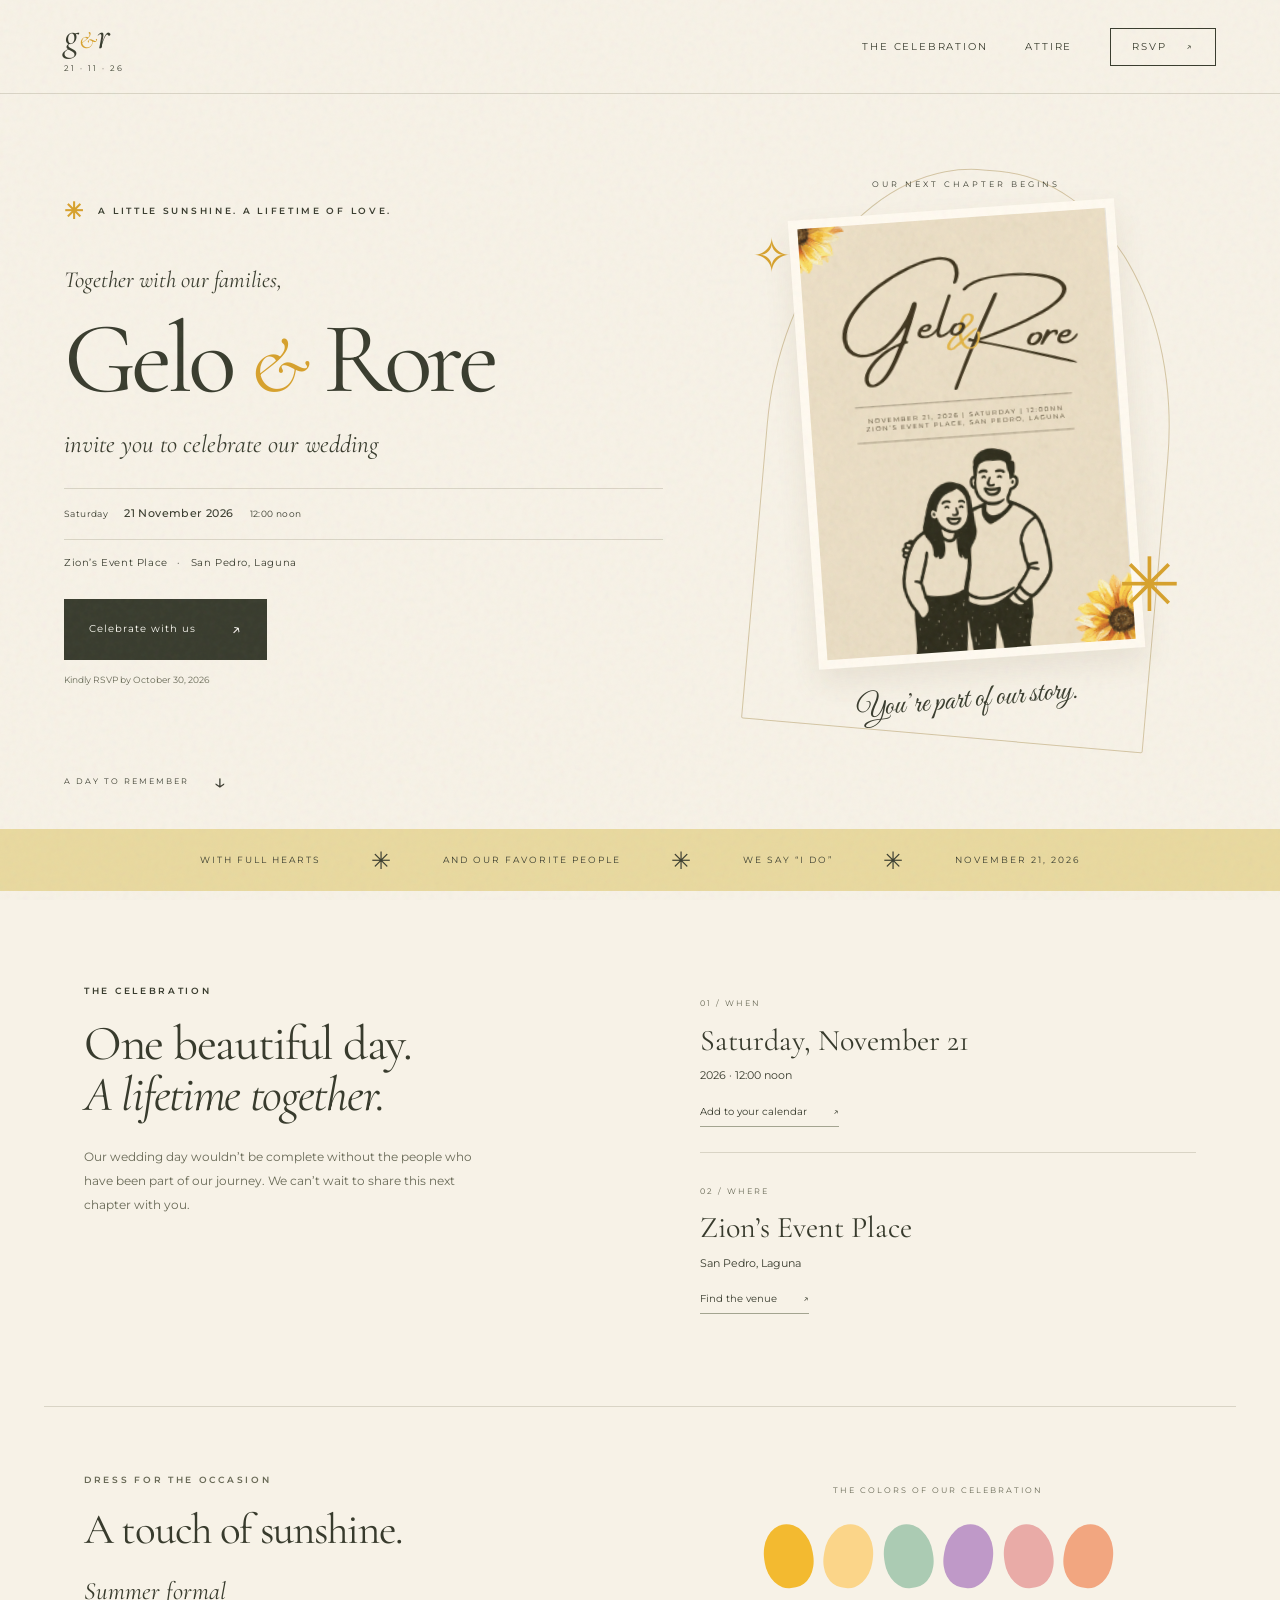
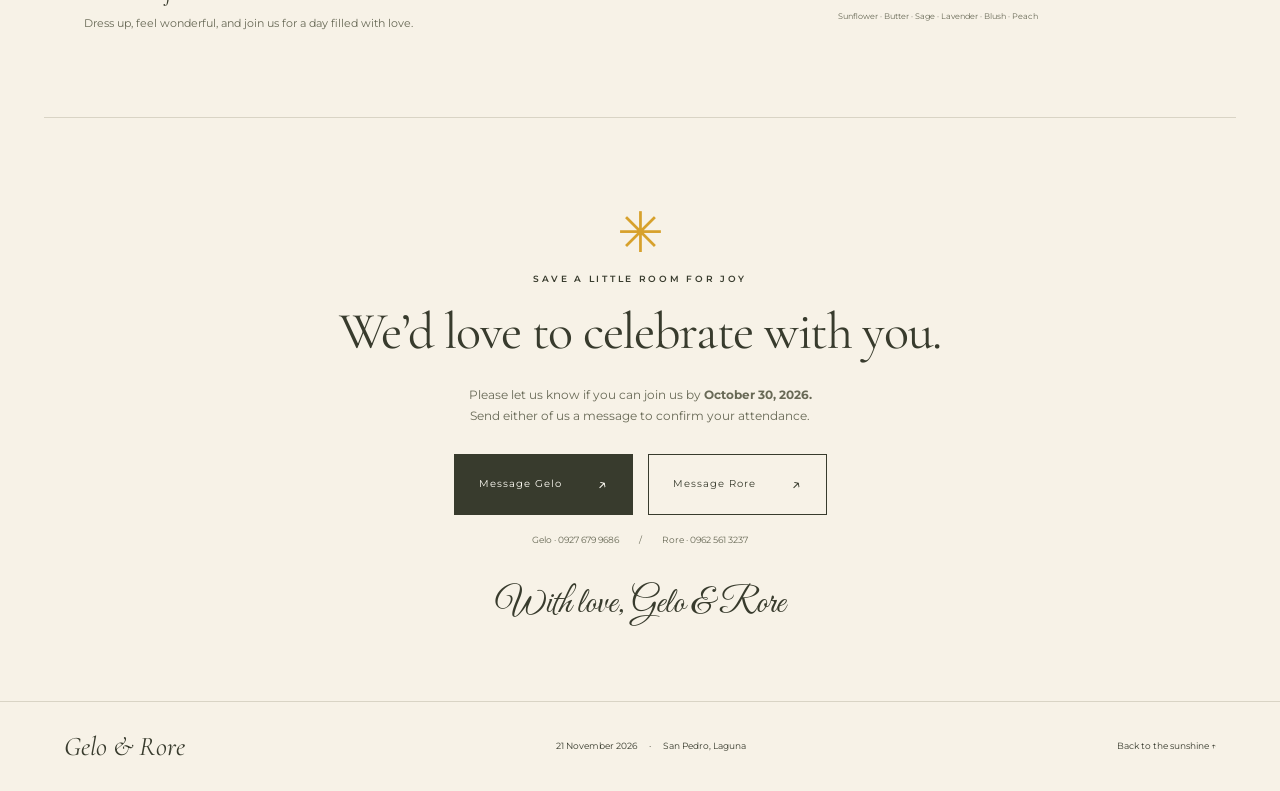
==== index.html @ f9c16a4c "Initial Commit." ====
<!doctype html>
<html lang="en">
<head>
  <meta charset="utf-8">
  <meta name="viewport" content="width=device-width, initial-scale=1">
  <meta name="theme-color" content="#f7f2e7">
  <meta name="description" content="Join Gelo and Rore as they say I do on November 21, 2026, at Zion’s Event Place, San Pedro, Laguna.">
  <title>Gelo & Rore — November 21, 2026</title>
  <link rel="icon" href="assets/favicon.svg" type="image/svg+xml">
  <link rel="preconnect" href="https://fonts.googleapis.com">
  <link rel="preconnect" href="https://fonts.gstatic.com" crossorigin>
  <link href="https://fonts.googleapis.com/css2?family=Cormorant+Garamond:ital,wght@0,400;0,500;0,600;1,400;1,500&family=Great+Vibes&family=Montserrat:wght@400;500;600&display=swap" rel="stylesheet">
  <link rel="stylesheet" href="styles.css">
  <script src="script.js" defer></script>
</head>
<body>
  <a class="skip-link" href="#main">Skip to content</a>
  <header class="header">
    <a class="monogram" href="#home" aria-label="Gelo and Rore home">g<span>&</span>r<i>21 · 11 · 26</i></a>
    <nav aria-label="Main navigation"><a href="#celebration">The celebration</a><a href="#attire">Attire</a><a class="nav-rsvp" href="#rsvp">RSVP <span aria-hidden="true">↗</span></a></nav>
  </header>
  <main id="main">
    <section class="hero" id="home" aria-labelledby="names">
      <div class="hero-copy">
        <p class="eyebrow"><span class="tiny-flower" aria-hidden="true">✳</span> A little sunshine. A lifetime of love.</p>
        <p class="intro">Together with our families,</p>
        <h1 id="names">Gelo <span>&</span> Rore</h1>
        <p class="invitation-line">invite you to celebrate our wedding</p>
        <div class="date-line"><span>Saturday</span><strong>21 November 2026</strong><span>12:00 noon</span></div>
        <p class="hero-venue">Zion’s Event Place <span>·</span> San Pedro, Laguna</p>
        <a class="button" href="#rsvp">Celebrate with us <span aria-hidden="true">↗</span></a>
        <p class="rsvp-note">Kindly RSVP by October 30, 2026</p>
      </div>
      <div class="hero-art">
        <span class="orbit-label">OUR NEXT CHAPTER BEGINS</span>
        <div class="invitation-frame"><img src="assets/invitation.png" width="269" height="376" alt="Gelo and Rore’s cream and sunflower wedding invitation, with a hand-drawn portrait of the couple"></div>
        <span class="handwritten">You’re part of our story.</span>
        <span class="art-spark spark-one" aria-hidden="true">✳</span><span class="art-spark spark-two" aria-hidden="true">✧</span>
      </div>
      <a class="scroll-cue" href="#celebration">A day to remember <span aria-hidden="true">↓</span></a>
    </section>
    <div class="ribbon" aria-hidden="true"><span>WITH FULL HEARTS</span><i>✳</i><span>AND OUR FAVORITE PEOPLE</span><i>✳</i><span>WE SAY “I DO”</span><i>✳</i><span>NOVEMBER 21, 2026</span></div>
    <section class="celebration section" id="celebration" aria-labelledby="celebration-title">
      <div class="section-heading"><p class="eyebrow">The celebration</p><h2 id="celebration-title">One beautiful day.<br><em>A lifetime together.</em></h2><p>Our wedding day wouldn’t be complete without the people who have been part of our journey. We can’t wait to share this next chapter with you.</p></div>
      <div class="event-details">
        <div class="detail"><span class="detail-number">01 / WHEN</span><h3>Saturday, November 21</h3><p>2026 · 12:00 noon</p><a class="text-link" href="assets/gelo-and-rore.ics" download>Add to your calendar <span aria-hidden="true">↗</span></a></div>
        <div class="detail"><span class="detail-number">02 / WHERE</span><h3>Zion’s Event Place</h3><p>San Pedro, Laguna</p><a class="text-link" href="https://www.google.com/maps/search/?api=1&query=Zion%27s+Event+Place+San+Pedro+Laguna" target="_blank" rel="noopener noreferrer">Find the venue <span aria-hidden="true">↗</span></a></div>
      </div>
    </section>
    <section class="attire section" id="attire" aria-labelledby="attire-title">
      <div><p class="eyebrow">Dress for the occasion</p><h2 id="attire-title">A touch of sunshine.</h2><p class="dress-code">Summer formal</p><p>Dress up, feel wonderful, and join us for a day filled with love.</p></div>
      <div class="palette"><p class="palette-label">THE COLORS OF OUR CELEBRATION</p><div class="swatches"><span style="--swatch:#f3ba30" aria-label="Sunflower yellow"></span><span style="--swatch:#fbd589" aria-label="Butter yellow"></span><span style="--swatch:#abcbb3" aria-label="Sage green"></span><span style="--swatch:#bf99c8" aria-label="Lavender"></span><span style="--swatch:#e9aba7" aria-label="Blush pink"></span><span style="--swatch:#f2a680" aria-label="Peach"></span></div><p>Sunflower · Butter · Sage · Lavender · Blush · Peach</p></div>
    </section>
    <section class="rsvp section" id="rsvp" aria-labelledby="rsvp-title">
      <span class="rsvp-flower" aria-hidden="true">✳</span><p class="eyebrow">Save a little room for joy</p><h2 id="rsvp-title">We’d love to celebrate with you.</h2><p>Please let us know if you can join us by <strong>October 30, 2026.</strong><br>Send either of us a message to confirm your attendance.</p>
      <div class="contact-links"><a class="button" href="sms:+639276799686">Message Gelo <span aria-hidden="true">↗</span></a><a class="button button-outline" href="sms:+639625613237">Message Rore <span aria-hidden="true">↗</span></a></div>
      <p class="phone-numbers"><a href="tel:+639276799686">Gelo · 0927 679 9686</a><span aria-hidden="true">/</span><a href="tel:+639625613237">Rore · 0962 561 3237</a></p>
      <p class="signoff">With love, Gelo & Rore</p>
    </section>
  </main>
  <footer><a class="footer-names" href="#home">Gelo & Rore</a><p>21 November 2026 <span>·</span> San Pedro, Laguna</p><a href="#home">Back to the sunshine ↑</a></footer>
</body>
</html>
---- styles.css ----
:root{--paper:#f7f2e7;--ink:#383b2d;--muted:#686956;--gold:#d7a12c;--line:#d9d4c5;--serif:'Cormorant Garamond',Georgia,serif;--sans:'Montserrat',Arial,sans-serif}*{box-sizing:border-box}html{scroll-behavior:smooth;scroll-padding-top:90px}body{margin:0;background:var(--paper);color:var(--ink);font-family:var(--sans);font-size:14px;line-height:1.8}body:before{content:"";position:fixed;inset:0;opacity:.14;pointer-events:none;z-index:5;background-image:url("data:image/svg+xml,%3Csvg viewBox='0 0 180 180' xmlns='http://www.w3.org/2000/svg'%3E%3Cfilter id='n'%3E%3CfeTurbulence type='fractalNoise' baseFrequency='.8' numOctaves='3' stitchTiles='stitch'/%3E%3C/filter%3E%3Cpath fill='%23897c62' opacity='.35' filter='url(%23n)' d='M0 0h180v180H0z'/%3E%3C/svg%3E")}a{color:inherit;text-decoration:none}a:focus-visible{outline:3px solid #87661d;outline-offset:6px}p{margin:0 0 18px}h1,h2,h3{font-weight:400;margin:0;font-family:var(--serif);line-height:1.05}.header{max-width:1320px;margin:auto;display:flex;align-items:center;justify-content:space-between;padding:20px 64px;border-bottom:1px solid var(--line)}.monogram{font:italic 39px var(--serif);display:block;line-height:.8}.monogram span{font-size:24px;color:var(--gold)}.monogram i{display:block;font:8px var(--sans);letter-spacing:2px;margin-top:12px}nav{display:flex;align-items:center;gap:38px;font-size:10px;text-transform:uppercase;letter-spacing:1.8px}nav a:hover,.text-link:hover{color:#967016}.nav-rsvp{border:1px solid var(--ink);padding:9px 21px}.nav-rsvp span{margin-left:15px}.hero{max-width:1320px;margin:auto;min-height:690px;padding:65px 64px 92px;display:grid;grid-template-columns:1.2fr 1fr;gap:54px;align-items:center;position:relative}.eyebrow{text-transform:uppercase;letter-spacing:2.7px;font-size:9px;font-weight:600}.tiny-flower{font-size:23px;color:var(--gold);vertical-align:middle;margin-right:8px}.intro{font:italic 23px var(--serif);margin-top:34px;margin-bottom:12px}h1{font-size:clamp(68px,7.9vw,105px);letter-spacing:-5px;white-space:nowrap}h1 span{font-style:italic;color:var(--gold);font-size:.78em}.invitation-line{font:italic 25px var(--serif);margin-top:17px}.date-line{display:flex;gap:16px;align-items:center;border-top:1px solid var(--line);border-bottom:1px solid var(--line);padding:15px 0;margin-top:29px;font-size:9px;letter-spacing:.4px}.date-line strong{font-size:11px;font-weight:500}.hero-venue{font-size:10px;margin:14px 0 27px;letter-spacing:.6px}.hero-venue span{padding:0 6px}.button{display:inline-flex;gap:35px;align-items:center;justify-content:center;background:var(--ink);color:#fffdf5;padding:14px 24px;font-size:10px;letter-spacing:1px;border:1px solid var(--ink);transition:background .2s,transform .2s}.button:hover{background:#53563f;transform:translateY(-2px)}.button span{font-size:17px}.rsvp-note{font-size:9px;color:var(--muted);margin-top:12px}.hero-art{position:relative;max-width:375px;width:100%;justify-self:center;text-align:center;padding:18px 24px}.hero-art:before{content:"";position:absolute;inset:10px -14px 0;border:1px solid #d4c5a3;border-radius:48% 48% 2px 2px;transform:rotate(5deg);z-index:-1}.invitation-frame{padding:9px;background:#fffaf0;transform:rotate(-4deg);box-shadow:0 14px 30px #66542b19}.invitation-frame img{width:100%;height:auto;display:block}.orbit-label{display:block;letter-spacing:3px;font-size:8px;margin-bottom:17px}.handwritten{display:block;font:30px 'Great Vibes',cursive;transform:rotate(-5deg);margin-top:23px}.art-spark{position:absolute;color:var(--gold)}.spark-one{right:-27px;bottom:85px;font-size:75px}.spark-two{left:-27px;top:55px;font-size:47px}.scroll-cue{position:absolute;bottom:28px;left:64px;text-transform:uppercase;font-size:8px;letter-spacing:2px;display:flex;gap:24px;align-items:center}.scroll-cue span{font-size:22px}.ribbon{background:#e9d99f;display:flex;justify-content:center;align-items:center;gap:50px;min-height:62px;font-size:9px;letter-spacing:2px}.ribbon i{font-size:24px;font-style:normal}.section{max-width:1192px;margin:auto;padding:92px 40px}.celebration{display:grid;grid-template-columns:1fr 1fr;gap:120px}.section h2{font-size:49px;letter-spacing:-1.3px;margin-bottom:24px}.section h2 em{font-weight:400}.section-heading>p:last-child{max-width:405px;color:var(--muted);font-size:12px;line-height:2}.event-details{padding-top:6px}.detail+.detail{margin-top:25px;padding-top:24px;border-top:1px solid var(--line)}.detail-number{font-size:8px;letter-spacing:2px;color:var(--muted)}h3{font-size:30px;margin:10px 0}.detail p{font-size:11px;margin-bottom:12px}.text-link{font-size:10px;border-bottom:1px solid #a3a490;padding-bottom:5px;display:inline-block}.text-link span{margin-left:23px}.attire{border-top:1px solid var(--line);border-bottom:1px solid var(--line);display:grid;grid-template-columns:1fr 1fr;gap:80px;align-items:center;padding-top:65px;padding-bottom:65px}.attire h2{font-size:43px}.attire p{font-size:11px;color:var(--muted)}.attire .eyebrow{font-size:9px}.attire .dress-code{font:italic 25px var(--serif);color:var(--ink);margin-bottom:8px}.palette{text-align:center}.palette .palette-label{font-size:8px;letter-spacing:2px}.swatches{display:flex;gap:11px;justify-content:center;margin:27px 0 21px}.swatches span{width:49px;height:64px;border-radius:50% 50% 45% 45%;background:var(--swatch);transform:rotate(-9deg)}.swatches span:nth-child(even){transform:rotate(9deg)}.palette p:last-child{font-size:8px}.rsvp{text-align:center;max-width:900px;padding-top:75px;padding-bottom:75px}.rsvp-flower{font-size:56px;color:var(--gold);line-height:1.4}.rsvp h2{font-size:52px}.rsvp>p:not(.eyebrow):not(.signoff){font-size:12px;color:var(--muted)}.contact-links{display:flex;justify-content:center;gap:15px;margin:27px 0 17px}.button-outline{background:transparent;color:var(--ink)}.button-outline:hover{background:#e9e2d1}.phone-numbers{display:flex;justify-content:center;gap:20px}.rsvp .phone-numbers{font-size:9px!important}.signoff{font:36px 'Great Vibes',cursive;margin:33px 0 0}footer{border-top:1px solid var(--line);padding:28px 64px;display:flex;align-items:center;justify-content:space-between;gap:20px;font-size:9px}footer p{margin:0}footer p span{margin:0 10px}.footer-names{font:italic 27px var(--serif)}.skip-link{position:fixed;top:-70px;left:12px;background:var(--ink);color:white;padding:12px;z-index:10}.skip-link:focus{top:12px}@media(min-width:1400px){.hero{min-height:730px}}@media(max-width:900px){.header{padding:20px 30px}.hero{padding:55px 30px 85px;gap:25px;min-height:620px}h1{font-size:73px}.hero-art{max-width:300px}.date-line{gap:10px;flex-wrap:wrap}.hero-copy .eyebrow{letter-spacing:1px;font-size:8px}.scroll-cue{left:30px}.ribbon{gap:20px;font-size:8px}.celebration{gap:55px}.section{padding-left:30px;padding-right:30px}.attire{gap:35px}.swatches span{width:35px;height:49px}.section h2{font-size:40px}footer{padding:25px 30px}}@media(max-width:620px){html{scroll-padding-top:20px}.header{padding:20px 22px}nav{gap:18px;font-size:8px;letter-spacing:.7px}.nav-rsvp{padding:7px 12px}.nav-rsvp span{margin-left:7px}.monogram{font-size:33px}.monogram i{font-size:7px}.hero{grid-template-columns:1fr;padding:37px 24px 76px;gap:31px;text-align:center}.hero-copy .eyebrow{font-size:8px;letter-spacing:1.2px}.intro{margin-top:22px;font-size:22px}h1{font-size:77px;letter-spacing:-4px}.invitation-line{font-size:23px}.date-line{justify-content:center;gap:12px;margin-top:24px}.date-line strong{font-size:10px}.hero-venue{font-size:9px}.hero-art{max-width:285px;padding:12px 24px}.hero-art:before{inset:0 -2px}.orbit-label{font-size:7px}.handwritten{font-size:28px}.spark-one{right:-7px;font-size:60px}.spark-two{left:-5px}.scroll-cue{left:0;right:0;justify-content:center;bottom:21px}.ribbon{padding:18px 12px;gap:15px;flex-wrap:wrap;font-size:7px;letter-spacing:1px}.ribbon span:last-child,.ribbon i:last-of-type{display:none}.ribbon i{font-size:18px}.section{padding:55px 25px}.celebration,.attire{grid-template-columns:1fr;gap:30px}.section h2{font-size:41px}.section-heading>p:last-child{margin-bottom:0}.attire{text-align:center}.swatches span{width:39px;height:53px}.rsvp h2{font-size:44px}.contact-links{gap:10px}.contact-links .button{gap:18px;padding:12px 16px;font-size:9px}.phone-numbers{gap:10px;flex-wrap:wrap}footer{padding:25px;flex-direction:column;gap:8px}footer>a:last-child{margin-top:6px}}@media(prefers-reduced-motion:reduce){html{scroll-behavior:auto}*,*:before,*:after{transition:none!important}}
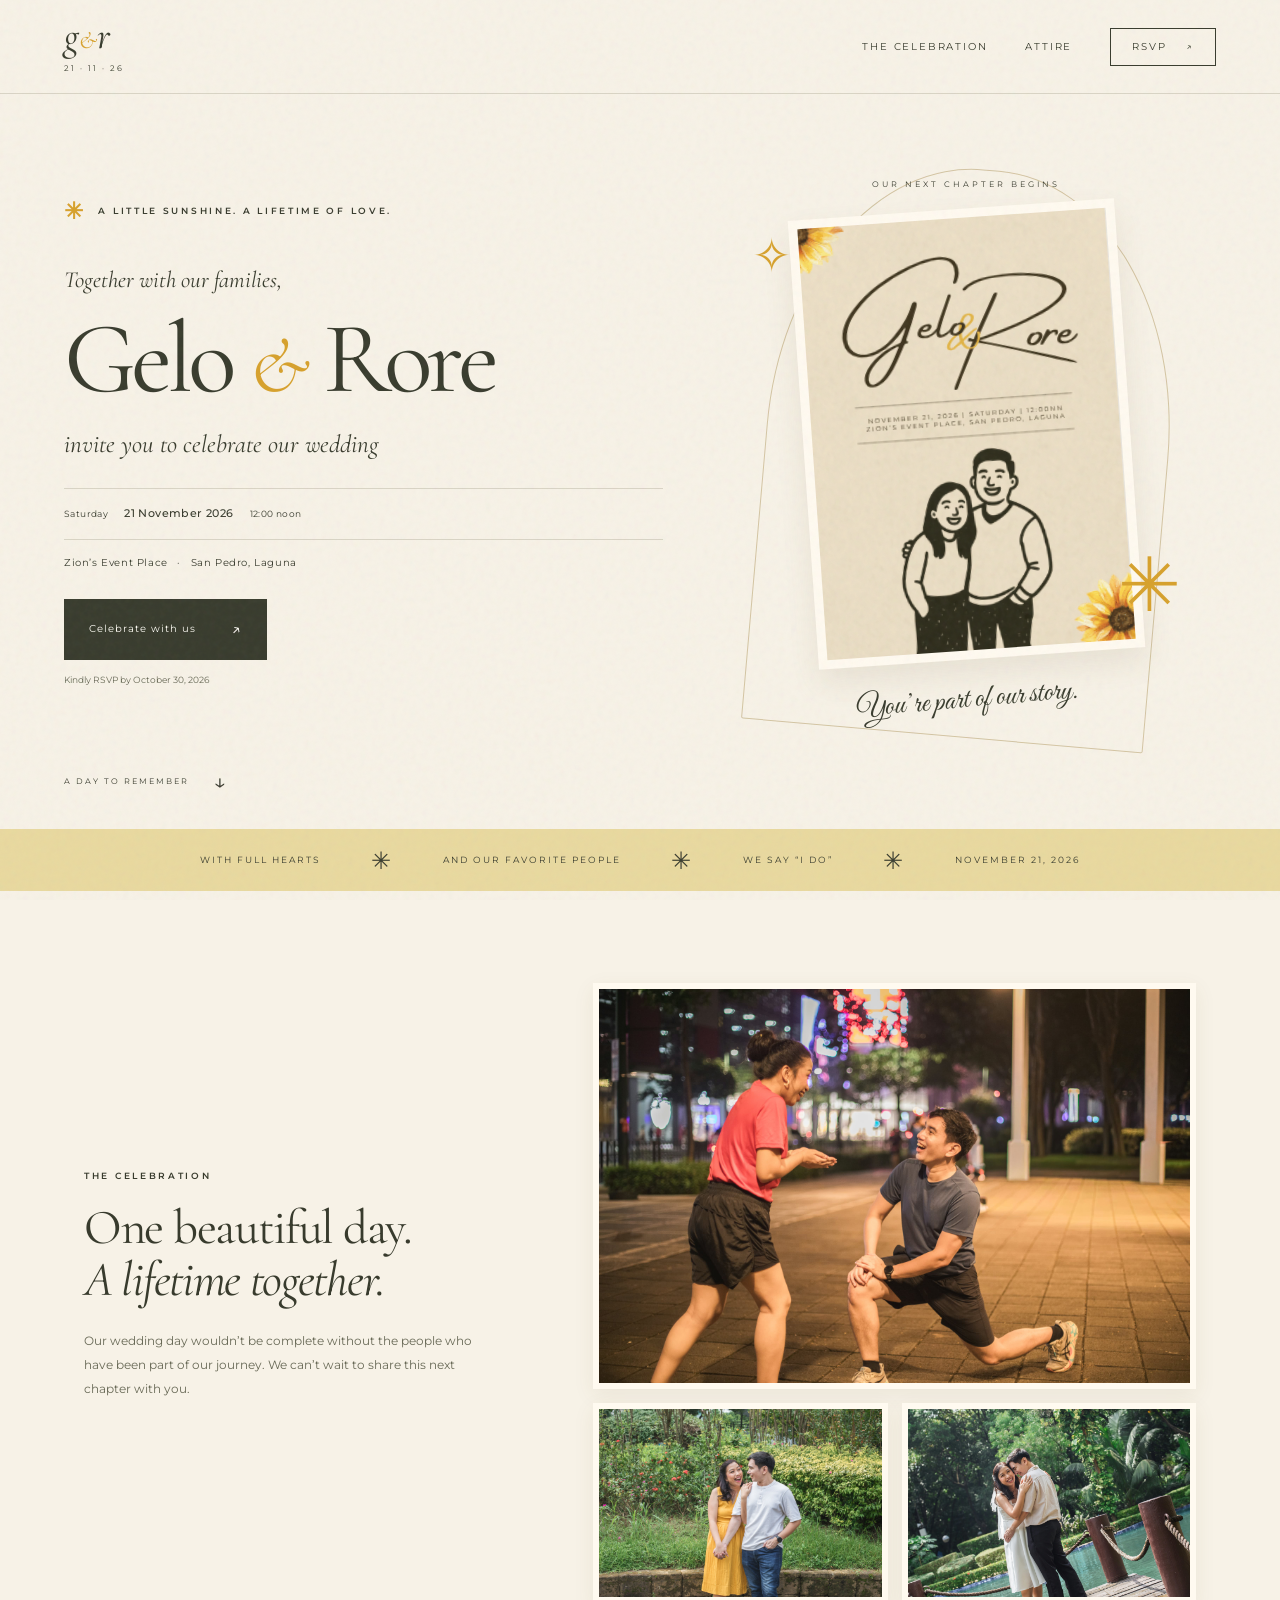
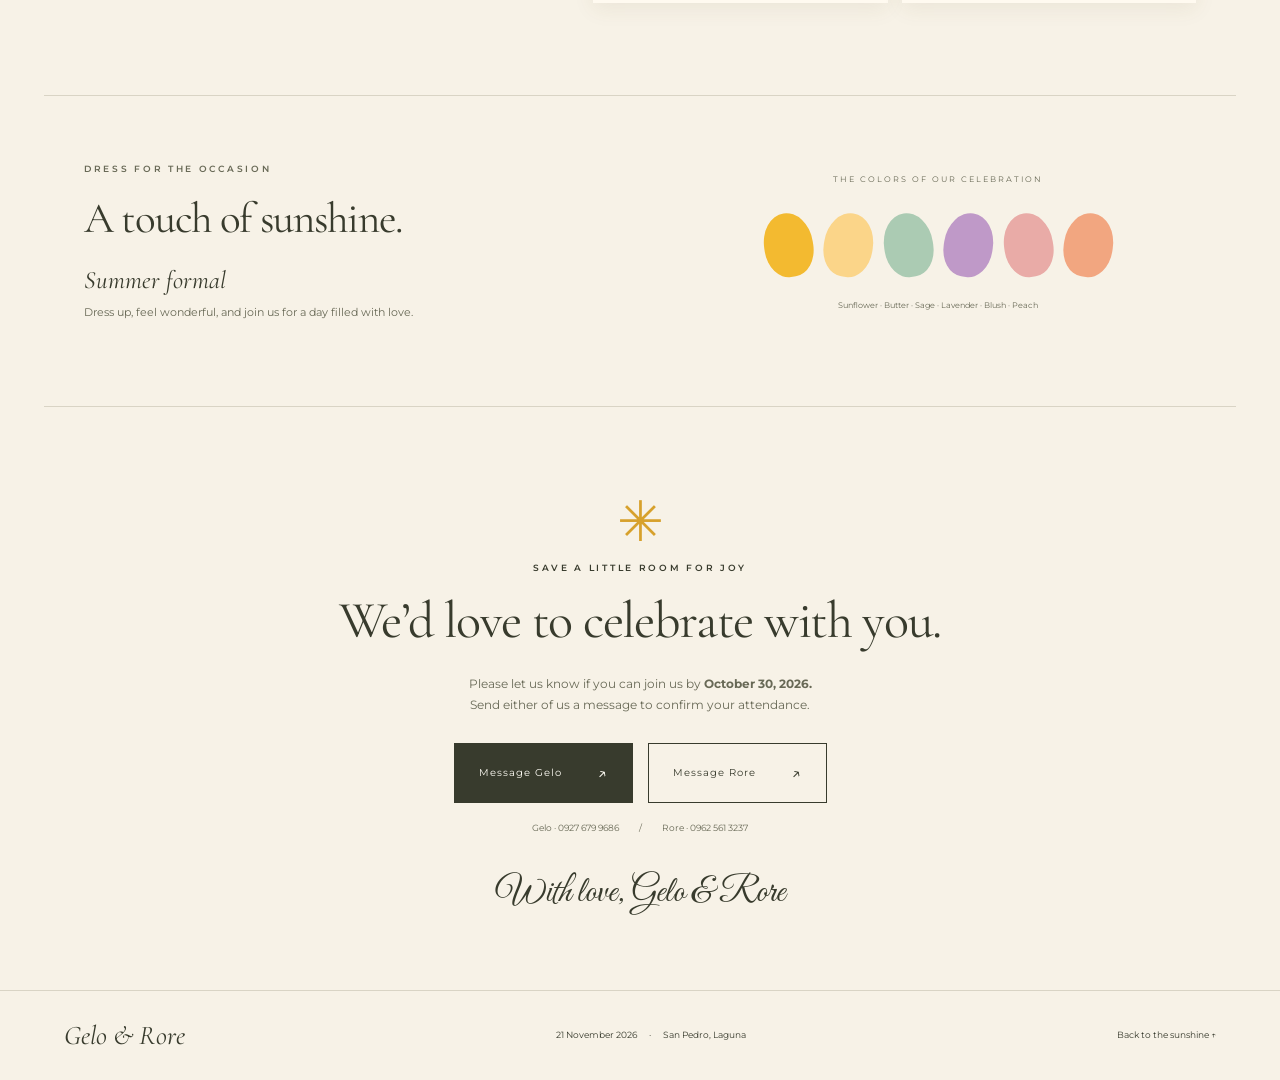
==== commit e4575eb3: "Added images in replacement of 'When/Where' block" ====
--- a/index.html
+++ b/index.html
@@ -42,9 +42,10 @@
     <div class="ribbon" aria-hidden="true"><span>WITH FULL HEARTS</span><i>✳</i><span>AND OUR FAVORITE PEOPLE</span><i>✳</i><span>WE SAY “I DO”</span><i>✳</i><span>NOVEMBER 21, 2026</span></div>
     <section class="celebration section" id="celebration" aria-labelledby="celebration-title">
       <div class="section-heading"><p class="eyebrow">The celebration</p><h2 id="celebration-title">One beautiful day.<br><em>A lifetime together.</em></h2><p>Our wedding day wouldn’t be complete without the people who have been part of our journey. We can’t wait to share this next chapter with you.</p></div>
-      <div class="event-details">
-        <div class="detail"><span class="detail-number">01 / WHEN</span><h3>Saturday, November 21</h3><p>2026 · 12:00 noon</p><a class="text-link" href="assets/gelo-and-rore.ics" download>Add to your calendar <span aria-hidden="true">↗</span></a></div>
-        <div class="detail"><span class="detail-number">02 / WHERE</span><h3>Zion’s Event Place</h3><p>San Pedro, Laguna</p><a class="text-link" href="https://www.google.com/maps/search/?api=1&query=Zion%27s+Event+Place+San+Pedro+Laguna" target="_blank" rel="noopener noreferrer">Find the venue <span aria-hidden="true">↗</span></a></div>
+      <div class="celebration-photos" role="group" aria-label="Photos of Gelo and Rore">
+        <img src="assets/together-at-night.jpeg" width="3360" height="2240" loading="lazy" decoding="async" alt="Gelo kneeling beside Rore as they laugh together outdoors at night">
+        <img src="assets/garden-walk.jpeg" width="3360" height="2240" loading="lazy" decoding="async" alt="Gelo and Rore holding hands and smiling in a lush garden">
+        <img src="assets/by-the-water.jpeg" width="4096" height="2730" loading="lazy" decoding="async" alt="Gelo and Rore embracing on a wooden bridge beside the water">
       </div>
     </section>
     <section class="attire section" id="attire" aria-labelledby="attire-title">
--- a/styles.css
+++ b/styles.css
@@ -1 +1,10 @@
-:root{--paper:#f7f2e7;--ink:#383b2d;--muted:#686956;--gold:#d7a12c;--line:#d9d4c5;--serif:'Cormorant Garamond',Georgia,serif;--sans:'Montserrat',Arial,sans-serif}*{box-sizing:border-box}html{scroll-behavior:smooth;scroll-padding-top:90px}body{margin:0;background:var(--paper);color:var(--ink);font-family:var(--sans);font-size:14px;line-height:1.8}body:before{content:"";position:fixed;inset:0;opacity:.14;pointer-events:none;z-index:5;background-image:url("data:image/svg+xml,%3Csvg viewBox='0 0 180 180' xmlns='http://www.w3.org/2000/svg'%3E%3Cfilter id='n'%3E%3CfeTurbulence type='fractalNoise' baseFrequency='.8' numOctaves='3' stitchTiles='stitch'/%3E%3C/filter%3E%3Cpath fill='%23897c62' opacity='.35' filter='url(%23n)' d='M0 0h180v180H0z'/%3E%3C/svg%3E")}a{color:inherit;text-decoration:none}a:focus-visible{outline:3px solid #87661d;outline-offset:6px}p{margin:0 0 18px}h1,h2,h3{font-weight:400;margin:0;font-family:var(--serif);line-height:1.05}.header{max-width:1320px;margin:auto;display:flex;align-items:center;justify-content:space-between;padding:20px 64px;border-bottom:1px solid var(--line)}.monogram{font:italic 39px var(--serif);display:block;line-height:.8}.monogram span{font-size:24px;color:var(--gold)}.monogram i{display:block;font:8px var(--sans);letter-spacing:2px;margin-top:12px}nav{display:flex;align-items:center;gap:38px;font-size:10px;text-transform:uppercase;letter-spacing:1.8px}nav a:hover,.text-link:hover{color:#967016}.nav-rsvp{border:1px solid var(--ink);padding:9px 21px}.nav-rsvp span{margin-left:15px}.hero{max-width:1320px;margin:auto;min-height:690px;padding:65px 64px 92px;display:grid;grid-template-columns:1.2fr 1fr;gap:54px;align-items:center;position:relative}.eyebrow{text-transform:uppercase;letter-spacing:2.7px;font-size:9px;font-weight:600}.tiny-flower{font-size:23px;color:var(--gold);vertical-align:middle;margin-right:8px}.intro{font:italic 23px var(--serif);margin-top:34px;margin-bottom:12px}h1{font-size:clamp(68px,7.9vw,105px);letter-spacing:-5px;white-space:nowrap}h1 span{font-style:italic;color:var(--gold);font-size:.78em}.invitation-line{font:italic 25px var(--serif);margin-top:17px}.date-line{display:flex;gap:16px;align-items:center;border-top:1px solid var(--line);border-bottom:1px solid var(--line);padding:15px 0;margin-top:29px;font-size:9px;letter-spacing:.4px}.date-line strong{font-size:11px;font-weight:500}.hero-venue{font-size:10px;margin:14px 0 27px;letter-spacing:.6px}.hero-venue span{padding:0 6px}.button{display:inline-flex;gap:35px;align-items:center;justify-content:center;background:var(--ink);color:#fffdf5;padding:14px 24px;font-size:10px;letter-spacing:1px;border:1px solid var(--ink);transition:background .2s,transform .2s}.button:hover{background:#53563f;transform:translateY(-2px)}.button span{font-size:17px}.rsvp-note{font-size:9px;color:var(--muted);margin-top:12px}.hero-art{position:relative;max-width:375px;width:100%;justify-self:center;text-align:center;padding:18px 24px}.hero-art:before{content:"";position:absolute;inset:10px -14px 0;border:1px solid #d4c5a3;border-radius:48% 48% 2px 2px;transform:rotate(5deg);z-index:-1}.invitation-frame{padding:9px;background:#fffaf0;transform:rotate(-4deg);box-shadow:0 14px 30px #66542b19}.invitation-frame img{width:100%;height:auto;display:block}.orbit-label{display:block;letter-spacing:3px;font-size:8px;margin-bottom:17px}.handwritten{display:block;font:30px 'Great Vibes',cursive;transform:rotate(-5deg);margin-top:23px}.art-spark{position:absolute;color:var(--gold)}.spark-one{right:-27px;bottom:85px;font-size:75px}.spark-two{left:-27px;top:55px;font-size:47px}.scroll-cue{position:absolute;bottom:28px;left:64px;text-transform:uppercase;font-size:8px;letter-spacing:2px;display:flex;gap:24px;align-items:center}.scroll-cue span{font-size:22px}.ribbon{background:#e9d99f;display:flex;justify-content:center;align-items:center;gap:50px;min-height:62px;font-size:9px;letter-spacing:2px}.ribbon i{font-size:24px;font-style:normal}.section{max-width:1192px;margin:auto;padding:92px 40px}.celebration{display:grid;grid-template-columns:1fr 1fr;gap:120px}.section h2{font-size:49px;letter-spacing:-1.3px;margin-bottom:24px}.section h2 em{font-weight:400}.section-heading>p:last-child{max-width:405px;color:var(--muted);font-size:12px;line-height:2}.event-details{padding-top:6px}.detail+.detail{margin-top:25px;padding-top:24px;border-top:1px solid var(--line)}.detail-number{font-size:8px;letter-spacing:2px;color:var(--muted)}h3{font-size:30px;margin:10px 0}.detail p{font-size:11px;margin-bottom:12px}.text-link{font-size:10px;border-bottom:1px solid #a3a490;padding-bottom:5px;display:inline-block}.text-link span{margin-left:23px}.attire{border-top:1px solid var(--line);border-bottom:1px solid var(--line);display:grid;grid-template-columns:1fr 1fr;gap:80px;align-items:center;padding-top:65px;padding-bottom:65px}.attire h2{font-size:43px}.attire p{font-size:11px;color:var(--muted)}.attire .eyebrow{font-size:9px}.attire .dress-code{font:italic 25px var(--serif);color:var(--ink);margin-bottom:8px}.palette{text-align:center}.palette .palette-label{font-size:8px;letter-spacing:2px}.swatches{display:flex;gap:11px;justify-content:center;margin:27px 0 21px}.swatches span{width:49px;height:64px;border-radius:50% 50% 45% 45%;background:var(--swatch);transform:rotate(-9deg)}.swatches span:nth-child(even){transform:rotate(9deg)}.palette p:last-child{font-size:8px}.rsvp{text-align:center;max-width:900px;padding-top:75px;padding-bottom:75px}.rsvp-flower{font-size:56px;color:var(--gold);line-height:1.4}.rsvp h2{font-size:52px}.rsvp>p:not(.eyebrow):not(.signoff){font-size:12px;color:var(--muted)}.contact-links{display:flex;justify-content:center;gap:15px;margin:27px 0 17px}.button-outline{background:transparent;color:var(--ink)}.button-outline:hover{background:#e9e2d1}.phone-numbers{display:flex;justify-content:center;gap:20px}.rsvp .phone-numbers{font-size:9px!important}.signoff{font:36px 'Great Vibes',cursive;margin:33px 0 0}footer{border-top:1px solid var(--line);padding:28px 64px;display:flex;align-items:center;justify-content:space-between;gap:20px;font-size:9px}footer p{margin:0}footer p span{margin:0 10px}.footer-names{font:italic 27px var(--serif)}.skip-link{position:fixed;top:-70px;left:12px;background:var(--ink);color:white;padding:12px;z-index:10}.skip-link:focus{top:12px}@media(min-width:1400px){.hero{min-height:730px}}@media(max-width:900px){.header{padding:20px 30px}.hero{padding:55px 30px 85px;gap:25px;min-height:620px}h1{font-size:73px}.hero-art{max-width:300px}.date-line{gap:10px;flex-wrap:wrap}.hero-copy .eyebrow{letter-spacing:1px;font-size:8px}.scroll-cue{left:30px}.ribbon{gap:20px;font-size:8px}.celebration{gap:55px}.section{padding-left:30px;padding-right:30px}.attire{gap:35px}.swatches span{width:35px;height:49px}.section h2{font-size:40px}footer{padding:25px 30px}}@media(max-width:620px){html{scroll-padding-top:20px}.header{padding:20px 22px}nav{gap:18px;font-size:8px;letter-spacing:.7px}.nav-rsvp{padding:7px 12px}.nav-rsvp span{margin-left:7px}.monogram{font-size:33px}.monogram i{font-size:7px}.hero{grid-template-columns:1fr;padding:37px 24px 76px;gap:31px;text-align:center}.hero-copy .eyebrow{font-size:8px;letter-spacing:1.2px}.intro{margin-top:22px;font-size:22px}h1{font-size:77px;letter-spacing:-4px}.invitation-line{font-size:23px}.date-line{justify-content:center;gap:12px;margin-top:24px}.date-line strong{font-size:10px}.hero-venue{font-size:9px}.hero-art{max-width:285px;padding:12px 24px}.hero-art:before{inset:0 -2px}.orbit-label{font-size:7px}.handwritten{font-size:28px}.spark-one{right:-7px;font-size:60px}.spark-two{left:-5px}.scroll-cue{left:0;right:0;justify-content:center;bottom:21px}.ribbon{padding:18px 12px;gap:15px;flex-wrap:wrap;font-size:7px;letter-spacing:1px}.ribbon span:last-child,.ribbon i:last-of-type{display:none}.ribbon i{font-size:18px}.section{padding:55px 25px}.celebration,.attire{grid-template-columns:1fr;gap:30px}.section h2{font-size:41px}.section-heading>p:last-child{margin-bottom:0}.attire{text-align:center}.swatches span{width:39px;height:53px}.rsvp h2{font-size:44px}.contact-links{gap:10px}.contact-links .button{gap:18px;padding:12px 16px;font-size:9px}.phone-numbers{gap:10px;flex-wrap:wrap}footer{padding:25px;flex-direction:column;gap:8px}footer>a:last-child{margin-top:6px}}@media(prefers-reduced-motion:reduce){html{scroll-behavior:auto}*,*:before,*:after{transition:none!important}}
+:root{--paper:#f7f2e7;--ink:#383b2d;--muted:#686956;--gold:#d7a12c;--line:#d9d4c5;--serif:'Cormorant Garamond',Georgia,serif;--sans:'Montserrat',Arial,sans-serif}*{box-sizing:border-box}html{scroll-behavior:smooth;scroll-padding-top:90px}body{margin:0;background:var(--paper);color:var(--ink);font-family:var(--sans);font-size:14px;line-height:1.8}body:before{content:"";position:fixed;inset:0;opacity:.14;pointer-events:none;z-index:5;background-image:url("data:image/svg+xml,%3Csvg viewBox='0 0 180 180' xmlns='http://www.w3.org/2000/svg'%3E%3Cfilter id='n'%3E%3CfeTurbulence type='fractalNoise' baseFrequency='.8' numOctaves='3' stitchTiles='stitch'/%3E%3C/filter%3E%3Cpath fill='%23897c62' opacity='.35' filter='url(%23n)' d='M0 0h180v180H0z'/%3E%3C/svg%3E")}a{color:inherit;text-decoration:none}a:focus-visible{outline:3px solid #87661d;outline-offset:6px}p{margin:0 0 18px}h1,h2,h3{font-weight:400;margin:0;font-family:var(--serif);line-height:1.05}.header{max-width:1320px;margin:auto;display:flex;align-items:center;justify-content:space-between;padding:20px 64px;border-bottom:1px solid var(--line)}.monogram{font:italic 39px var(--serif);display:block;line-height:.8}.monogram span{font-size:24px;color:var(--gold)}.monogram i{display:block;font:8px var(--sans);letter-spacing:2px;margin-top:12px}nav{display:flex;align-items:center;gap:38px;font-size:10px;text-transform:uppercase;letter-spacing:1.8px}nav a:hover,.text-link:hover{color:#967016}.nav-rsvp{border:1px solid var(--ink);padding:9px 21px}.nav-rsvp span{margin-left:15px}.hero{max-width:1320px;margin:auto;min-height:690px;padding:65px 64px 92px;display:grid;grid-template-columns:1.2fr 1fr;gap:54px;align-items:center;position:relative}.eyebrow{text-transform:uppercase;letter-spacing:2.7px;font-size:9px;font-weight:600}.tiny-flower{font-size:23px;color:var(--gold);vertical-align:middle;margin-right:8px}.intro{font:italic 23px var(--serif);margin-top:34px;margin-bottom:12px}h1{font-size:clamp(68px,7.9vw,105px);letter-spacing:-5px;white-space:nowrap}h1 span{font-style:italic;color:var(--gold);font-size:.78em}.invitation-line{font:italic 25px var(--serif);margin-top:17px}.date-line{display:flex;gap:16px;align-items:center;border-top:1px solid var(--line);border-bottom:1px solid var(--line);padding:15px 0;margin-top:29px;font-size:9px;letter-spacing:.4px}.date-line strong{font-size:11px;font-weight:500}.hero-venue{font-size:10px;margin:14px 0 27px;letter-spacing:.6px}.hero-venue span{padding:0 6px}.button{display:inline-flex;gap:35px;align-items:center;justify-content:center;background:var(--ink);color:#fffdf5;padding:14px 24px;font-size:10px;letter-spacing:1px;border:1px solid var(--ink);transition:background .2s,transform .2s}.button:hover{background:#53563f;transform:translateY(-2px)}.button span{font-size:17px}.rsvp-note{font-size:9px;color:var(--muted);margin-top:12px}.hero-art{position:relative;max-width:375px;width:100%;justify-self:center;text-align:center;padding:18px 24px}.hero-art:before{content:"";position:absolute;inset:10px -14px 0;border:1px solid #d4c5a3;border-radius:48% 48% 2px 2px;transform:rotate(5deg);z-index:-1}.invitation-frame{padding:9px;background:#fffaf0;transform:rotate(-4deg);box-shadow:0 14px 30px #66542b19}.invitation-frame img{width:100%;height:auto;display:block}.orbit-label{display:block;letter-spacing:3px;font-size:8px;margin-bottom:17px}.handwritten{display:block;font:30px 'Great Vibes',cursive;transform:rotate(-5deg);margin-top:23px}.art-spark{position:absolute;color:var(--gold)}.spark-one{right:-27px;bottom:85px;font-size:75px}.spark-two{left:-27px;top:55px;font-size:47px}.scroll-cue{position:absolute;bottom:28px;left:64px;text-transform:uppercase;font-size:8px;letter-spacing:2px;display:flex;gap:24px;align-items:center}.scroll-cue span{font-size:22px}.ribbon{background:#e9d99f;display:flex;justify-content:center;align-items:center;gap:50px;min-height:62px;font-size:9px;letter-spacing:2px}.ribbon i{font-size:24px;font-style:normal}.section{max-width:1192px;margin:auto;padding:92px 40px}.celebration{text-align:center}.celebration .section-heading>p:last-child{margin-left:auto;margin-right:auto}.section h2{font-size:49px;letter-spacing:-1.3px;margin-bottom:24px}.section h2 em{font-weight:400}.section-heading>p:last-child{max-width:405px;color:var(--muted);font-size:12px;line-height:2}.event-details{padding-top:6px}.detail+.detail{margin-top:25px;padding-top:24px;border-top:1px solid var(--line)}.detail-number{font-size:8px;letter-spacing:2px;color:var(--muted)}h3{font-size:30px;margin:10px 0}.detail p{font-size:11px;margin-bottom:12px}.text-link{font-size:10px;border-bottom:1px solid #a3a490;padding-bottom:5px;display:inline-block}.text-link span{margin-left:23px}.attire{border-top:1px solid var(--line);border-bottom:1px solid var(--line);display:grid;grid-template-columns:1fr 1fr;gap:80px;align-items:center;padding-top:65px;padding-bottom:65px}.attire h2{font-size:43px}.attire p{font-size:11px;color:var(--muted)}.attire .eyebrow{font-size:9px}.attire .dress-code{font:italic 25px var(--serif);color:var(--ink);margin-bottom:8px}.palette{text-align:center}.palette .palette-label{font-size:8px;letter-spacing:2px}.swatches{display:flex;gap:11px;justify-content:center;margin:27px 0 21px}.swatches span{width:49px;height:64px;border-radius:50% 50% 45% 45%;background:var(--swatch);transform:rotate(-9deg)}.swatches span:nth-child(even){transform:rotate(9deg)}.palette p:last-child{font-size:8px}.rsvp{text-align:center;max-width:900px;padding-top:75px;padding-bottom:75px}.rsvp-flower{font-size:56px;color:var(--gold);line-height:1.4}.rsvp h2{font-size:52px}.rsvp>p:not(.eyebrow):not(.signoff){font-size:12px;color:var(--muted)}.contact-links{display:flex;justify-content:center;gap:15px;margin:27px 0 17px}.button-outline{background:transparent;color:var(--ink)}.button-outline:hover{background:#e9e2d1}.phone-numbers{display:flex;justify-content:center;gap:20px}.rsvp .phone-numbers{font-size:9px!important}.signoff{font:36px 'Great Vibes',cursive;margin:33px 0 0}footer{border-top:1px solid var(--line);padding:28px 64px;display:flex;align-items:center;justify-content:space-between;gap:20px;font-size:9px}footer p{margin:0}footer p span{margin:0 10px}.footer-names{font:italic 27px var(--serif)}.skip-link{position:fixed;top:-70px;left:12px;background:var(--ink);color:white;padding:12px;z-index:10}.skip-link:focus{top:12px}@media(min-width:1400px){.hero{min-height:730px}}@media(max-width:900px){.header{padding:20px 30px}.hero{padding:55px 30px 85px;gap:25px;min-height:620px}h1{font-size:73px}.hero-art{max-width:300px}.date-line{gap:10px;flex-wrap:wrap}.hero-copy .eyebrow{letter-spacing:1px;font-size:8px}.scroll-cue{left:30px}.ribbon{gap:20px;font-size:8px}.celebration{gap:55px}.section{padding-left:30px;padding-right:30px}.attire{gap:35px}.swatches span{width:35px;height:49px}.section h2{font-size:40px}footer{padding:25px 30px}}@media(max-width:620px){html{scroll-padding-top:20px}.header{padding:20px 22px}nav{gap:18px;font-size:8px;letter-spacing:.7px}.nav-rsvp{padding:7px 12px}.nav-rsvp span{margin-left:7px}.monogram{font-size:33px}.monogram i{font-size:7px}.hero{grid-template-columns:1fr;padding:37px 24px 76px;gap:31px;text-align:center}.hero-copy .eyebrow{font-size:8px;letter-spacing:1.2px}.intro{margin-top:22px;font-size:22px}h1{font-size:77px;letter-spacing:-4px}.invitation-line{font-size:23px}.date-line{justify-content:center;gap:12px;margin-top:24px}.date-line strong{font-size:10px}.hero-venue{font-size:9px}.hero-art{max-width:285px;padding:12px 24px}.hero-art:before{inset:0 -2px}.orbit-label{font-size:7px}.handwritten{font-size:28px}.spark-one{right:-7px;font-size:60px}.spark-two{left:-5px}.scroll-cue{left:0;right:0;justify-content:center;bottom:21px}.ribbon{padding:18px 12px;gap:15px;flex-wrap:wrap;font-size:7px;letter-spacing:1px}.ribbon span:last-child,.ribbon i:last-of-type{display:none}.ribbon i{font-size:18px}.section{padding:55px 25px}.celebration,.attire{grid-template-columns:1fr;gap:30px}.section h2{font-size:41px}.section-heading>p:last-child{margin-bottom:0}.attire{text-align:center}.swatches span{width:39px;height:53px}.rsvp h2{font-size:44px}.contact-links{gap:10px}.contact-links .button{gap:18px;padding:12px 16px;font-size:9px}.phone-numbers{gap:10px;flex-wrap:wrap}footer{padding:25px;flex-direction:column;gap:8px}footer>a:last-child{margin-top:6px}}@media(prefers-reduced-motion:reduce){html{scroll-behavior:auto}*,*:before,*:after{transition:none!important}}
+
+/* Personal photos replace the former date and venue column. */
+.celebration{display:grid;grid-template-columns:.85fr 1.15fr;gap:64px;align-items:center;text-align:left}
+.celebration .section-heading>p:last-child{margin-left:0;margin-right:0}
+.celebration-photos{display:grid;grid-template-columns:1fr 1fr;gap:14px;min-width:0}
+.celebration-photos img{display:block;width:100%;height:auto;border:6px solid #fffaf0;box-shadow:0 6px 20px #66542b14}
+.celebration-photos img:first-child{grid-column:1 / -1}
+@media(max-width:900px){.celebration{gap:30px}}
+@media(max-width:620px){.celebration{grid-template-columns:1fr;text-align:center}.celebration .section-heading>p:last-child{margin-left:auto;margin-right:auto}.celebration-photos{grid-template-columns:1fr;gap:18px}}
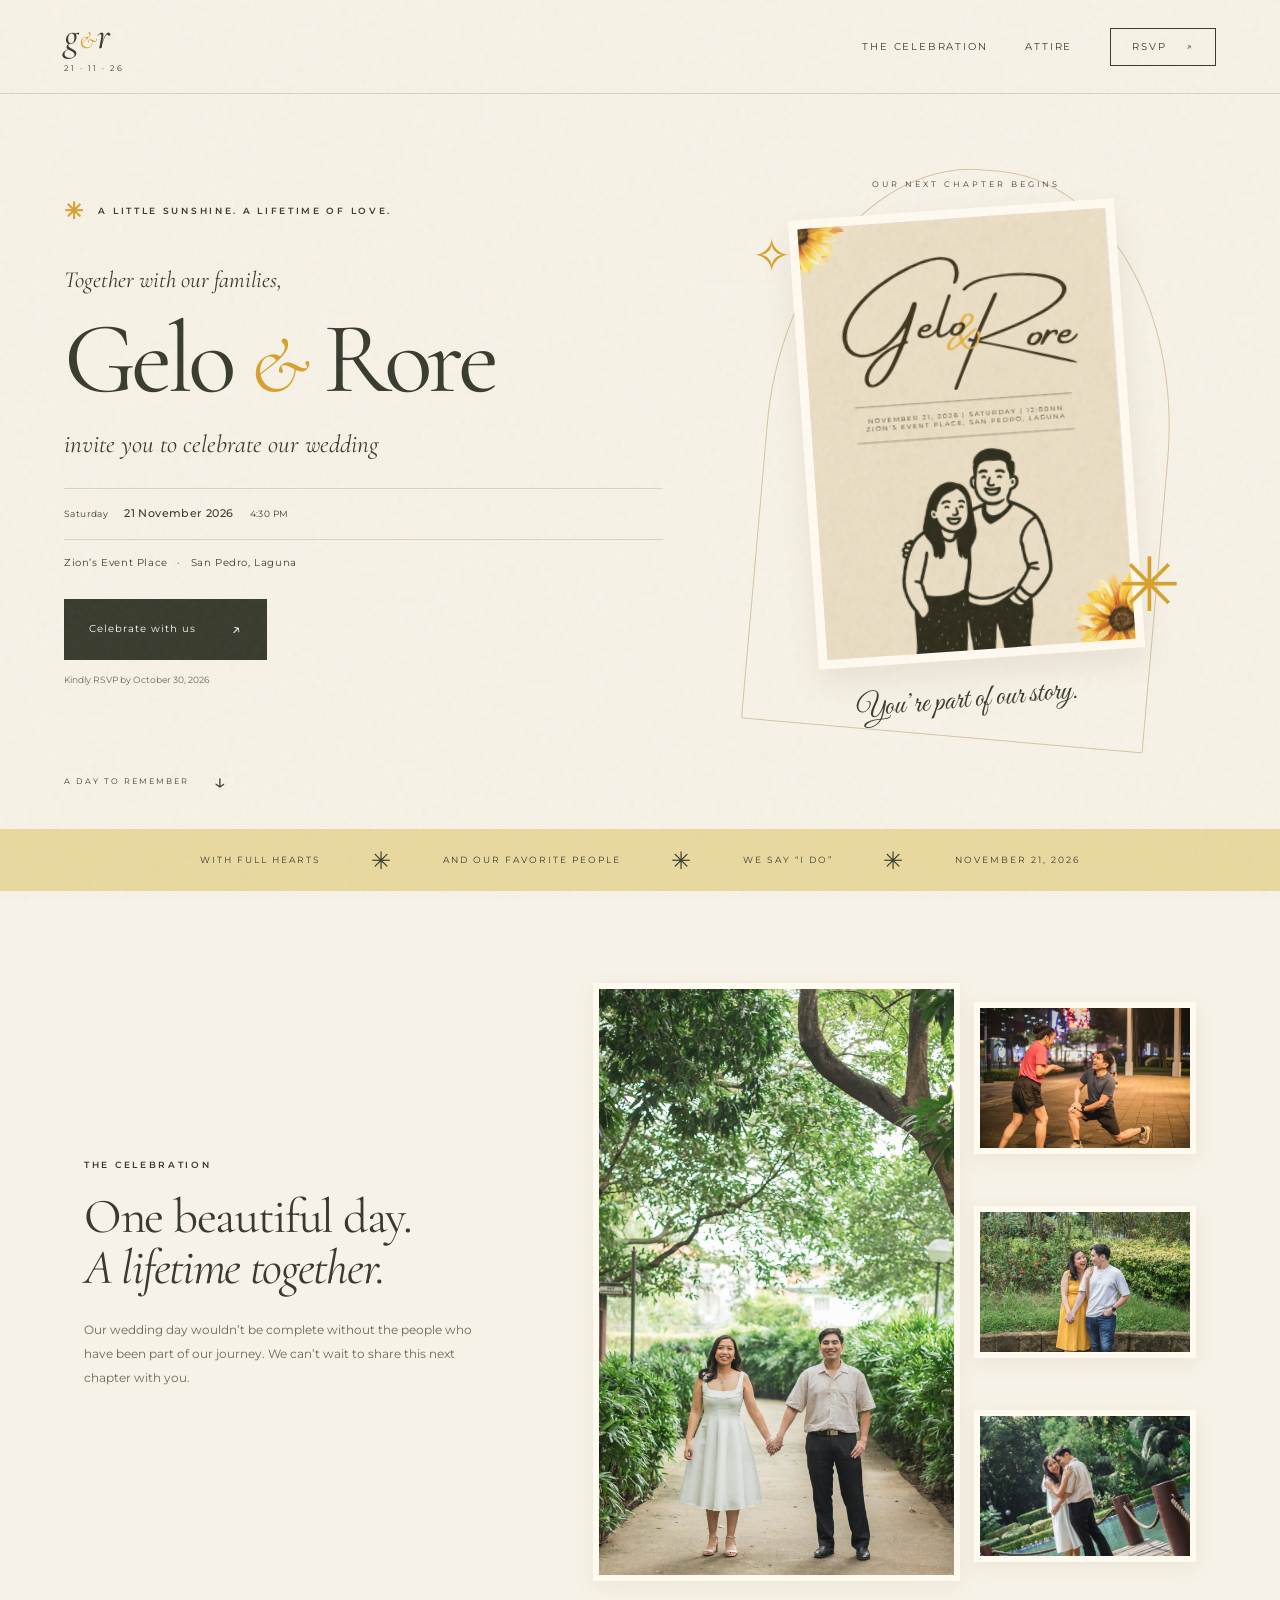
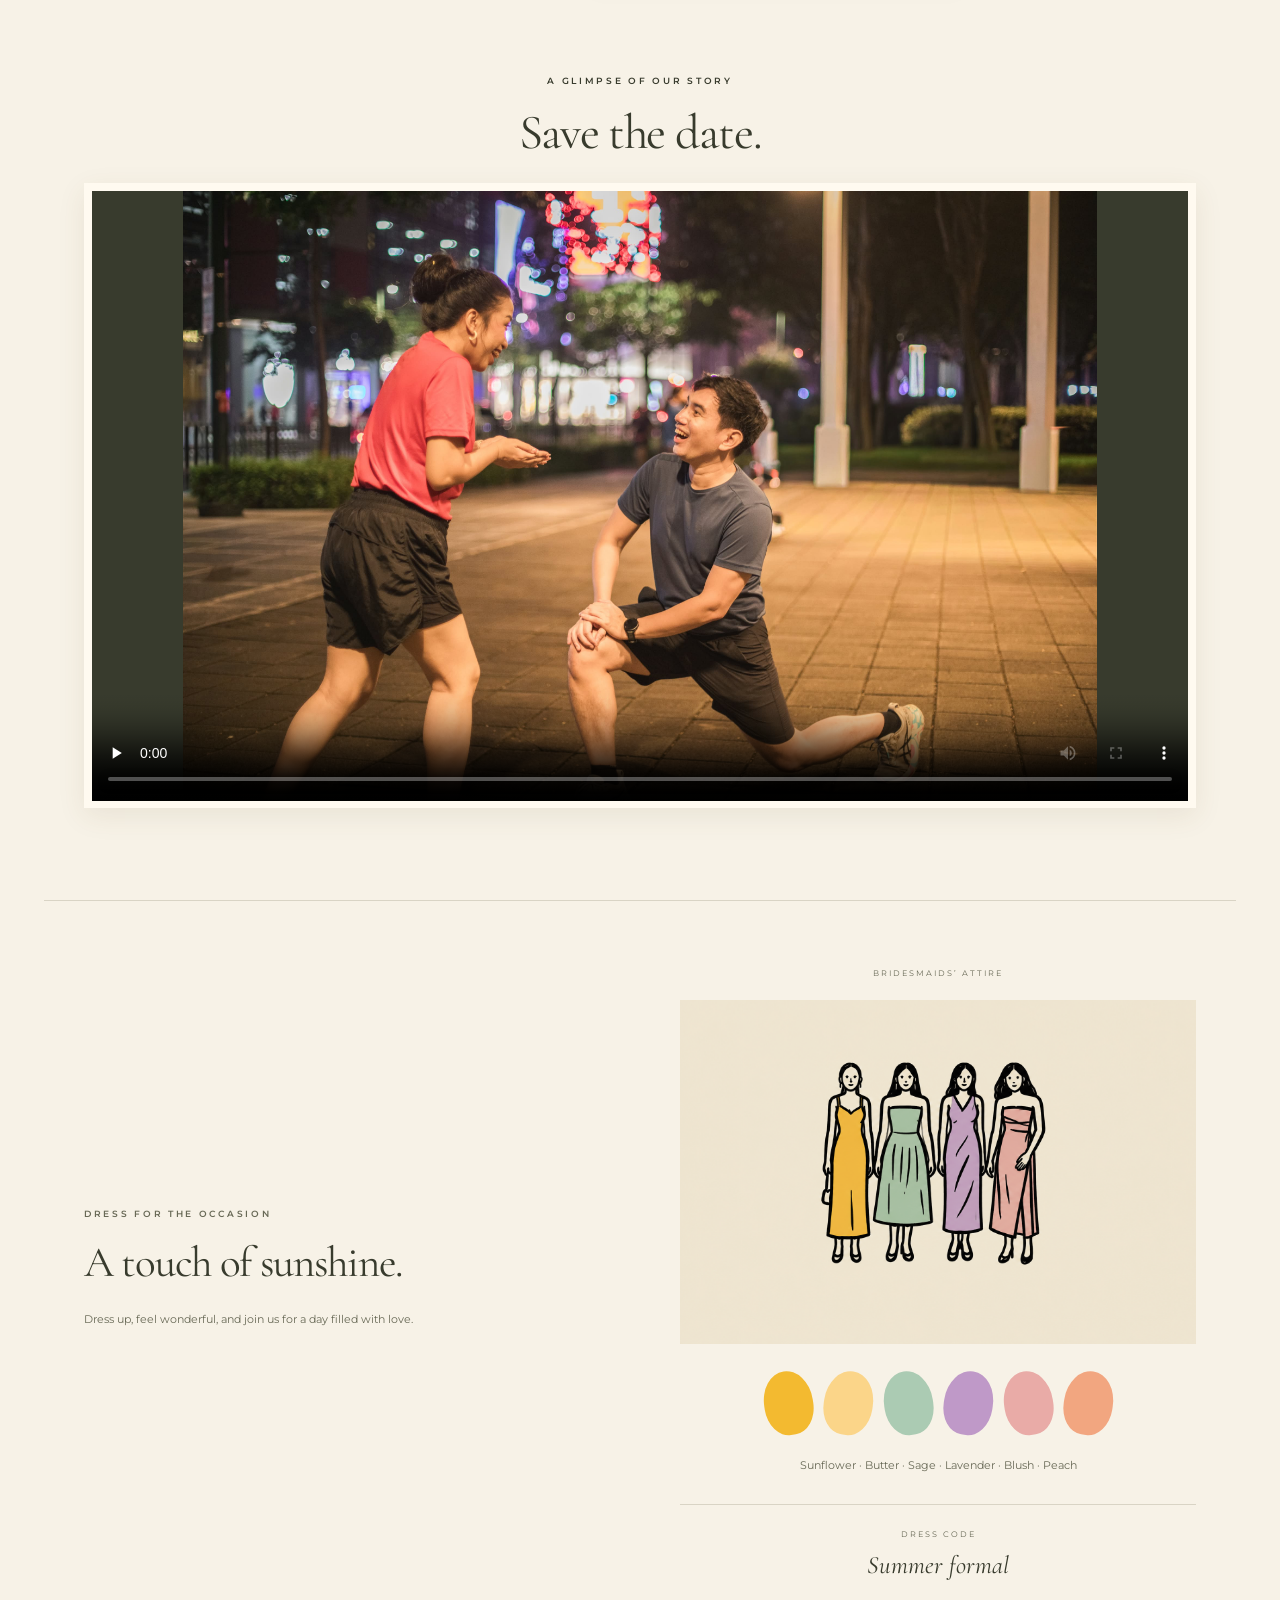
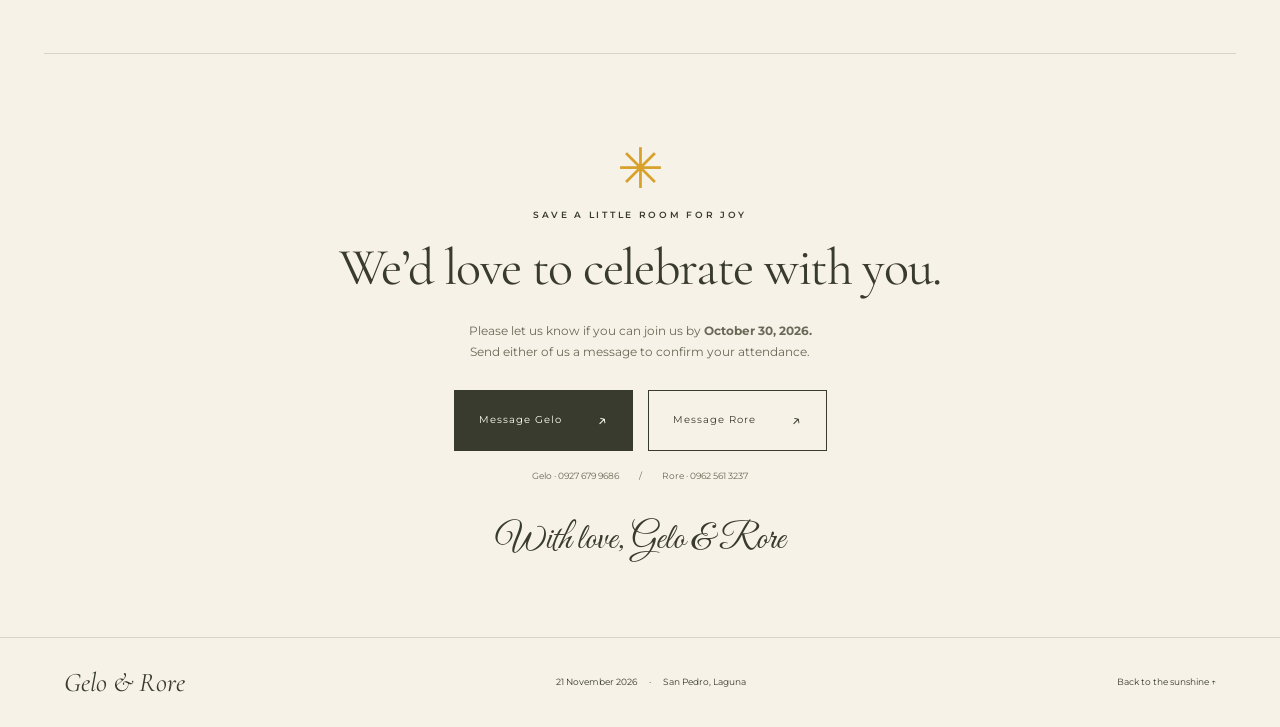
==== commit 454da46f: "Update wedding details, photos, video, and bridesmaids attire." ====
--- a/index.html
+++ b/index.html
@@ -26,7 +26,7 @@
         <p class="intro">Together with our families,</p>
         <h1 id="names">Gelo <span>&</span> Rore</h1>
         <p class="invitation-line">invite you to celebrate our wedding</p>
-        <div class="date-line"><span>Saturday</span><strong>21 November 2026</strong><span>12:00 noon</span></div>
+        <div class="date-line"><span>Saturday</span><strong>21 November 2026</strong><span>4:30 PM</span></div>
         <p class="hero-venue">Zion’s Event Place <span>·</span> San Pedro, Laguna</p>
         <a class="button" href="#rsvp">Celebrate with us <span aria-hidden="true">↗</span></a>
         <p class="rsvp-note">Kindly RSVP by October 30, 2026</p>
@@ -43,14 +43,23 @@
     <section class="celebration section" id="celebration" aria-labelledby="celebration-title">
       <div class="section-heading"><p class="eyebrow">The celebration</p><h2 id="celebration-title">One beautiful day.<br><em>A lifetime together.</em></h2><p>Our wedding day wouldn’t be complete without the people who have been part of our journey. We can’t wait to share this next chapter with you.</p></div>
       <div class="celebration-photos" role="group" aria-label="Photos of Gelo and Rore">
+        <img class="featured-photo" src="assets/featured-garden-portrait.jpeg" width="2480" height="4096" loading="lazy" decoding="async" alt="Gelo and Rore holding hands beneath a canopy of trees on a garden path">
         <img src="assets/together-at-night.jpeg" width="3360" height="2240" loading="lazy" decoding="async" alt="Gelo kneeling beside Rore as they laugh together outdoors at night">
         <img src="assets/garden-walk.jpeg" width="3360" height="2240" loading="lazy" decoding="async" alt="Gelo and Rore holding hands and smiling in a lush garden">
         <img src="assets/by-the-water.jpeg" width="4096" height="2730" loading="lazy" decoding="async" alt="Gelo and Rore embracing on a wooden bridge beside the water">
       </div>
     </section>
+    <section class="wedding-film section" aria-labelledby="film-title">
+      <p class="eyebrow">A glimpse of our story</p>
+      <h2 id="film-title">Save the date.</h2>
+      <video controls playsinline preload="none" poster="assets/together-at-night.jpeg" width="1920" height="1080" aria-label="Gelo and Rore’s save-the-date video">
+        <source src="assets/save-the-date.mp4" type="video/mp4">
+        Your browser does not support embedded video. <a href="assets/save-the-date.mp4">Watch our save-the-date video</a>.
+      </video>
+    </section>
     <section class="attire section" id="attire" aria-labelledby="attire-title">
-      <div><p class="eyebrow">Dress for the occasion</p><h2 id="attire-title">A touch of sunshine.</h2><p class="dress-code">Summer formal</p><p>Dress up, feel wonderful, and join us for a day filled with love.</p></div>
-      <div class="palette"><p class="palette-label">THE COLORS OF OUR CELEBRATION</p><div class="swatches"><span style="--swatch:#f3ba30" aria-label="Sunflower yellow"></span><span style="--swatch:#fbd589" aria-label="Butter yellow"></span><span style="--swatch:#abcbb3" aria-label="Sage green"></span><span style="--swatch:#bf99c8" aria-label="Lavender"></span><span style="--swatch:#e9aba7" aria-label="Blush pink"></span><span style="--swatch:#f2a680" aria-label="Peach"></span></div><p>Sunflower · Butter · Sage · Lavender · Blush · Peach</p></div>
+      <div><p class="eyebrow">Dress for the occasion</p><h2 id="attire-title">A touch of sunshine.</h2><p>Dress up, feel wonderful, and join us for a day filled with love.</p></div>
+      <div class="palette"><p class="palette-label">BRIDESMAIDS’ ATTIRE</p><img class="bridesmaids-illustration" src="assets/bridesmaids-slide9.png" width="1536" height="1024" loading="lazy" decoding="async" alt="Four ladies from the Canva slide 9 attire illustration, with dresses colored sunflower yellow, sage, lavender, and blush"><div class="swatches"><span style="--swatch:#f3ba30" aria-label="Sunflower yellow"></span><span style="--swatch:#fbd589" aria-label="Butter yellow"></span><span style="--swatch:#abcbb3" aria-label="Sage green"></span><span style="--swatch:#bf99c8" aria-label="Lavender"></span><span style="--swatch:#e9aba7" aria-label="Blush pink"></span><span style="--swatch:#f2a680" aria-label="Peach"></span></div><p>Sunflower · Butter · Sage · Lavender · Blush · Peach</p><div class="palette-dress-code"><p class="palette-label">DRESS CODE</p><p class="dress-code">Summer formal</p></div></div>
     </section>
     <section class="rsvp section" id="rsvp" aria-labelledby="rsvp-title">
       <span class="rsvp-flower" aria-hidden="true">✳</span><p class="eyebrow">Save a little room for joy</p><h2 id="rsvp-title">We’d love to celebrate with you.</h2><p>Please let us know if you can join us by <strong>October 30, 2026.</strong><br>Send either of us a message to confirm your attendance.</p>
--- a/styles.css
+++ b/styles.css
@@ -3,8 +3,18 @@
 /* Personal photos replace the former date and venue column. */
 .celebration{display:grid;grid-template-columns:.85fr 1.15fr;gap:64px;align-items:center;text-align:left}
 .celebration .section-heading>p:last-child{margin-left:0;margin-right:0}
-.celebration-photos{display:grid;grid-template-columns:1fr 1fr;gap:14px;min-width:0}
+.celebration-photos{display:grid;grid-template-columns:1.65fr 1fr;gap:14px;min-width:0;align-items:center}
 .celebration-photos img{display:block;width:100%;height:auto;border:6px solid #fffaf0;box-shadow:0 6px 20px #66542b14}
-.celebration-photos img:first-child{grid-column:1 / -1}
+.celebration-photos .featured-photo{grid-column:1;grid-row:1 / 4}.celebration-photos img:not(.featured-photo){grid-column:2}
 @media(max-width:900px){.celebration{gap:30px}}
-@media(max-width:620px){.celebration{grid-template-columns:1fr;text-align:center}.celebration .section-heading>p:last-child{margin-left:auto;margin-right:auto}.celebration-photos{grid-template-columns:1fr;gap:18px}}
+@media(max-width:620px){.celebration{grid-template-columns:1fr;text-align:center}.celebration .section-heading>p:last-child{margin-left:auto;margin-right:auto}.celebration-photos{grid-template-columns:1fr;gap:18px}.celebration-photos .featured-photo,.celebration-photos img:not(.featured-photo){grid-column:1;grid-row:auto}.celebration-photos img:not(.featured-photo){width:85%;justify-self:center}}
+
+.palette-dress-code{margin-top:28px;padding-top:22px;border-top:1px solid var(--line)}
+.palette-dress-code .palette-label{margin-bottom:8px}
+.attire .palette-dress-code .dress-code{font-size:25px}
+
+.wedding-film{text-align:center;padding-top:0}
+.wedding-film video{display:block;width:100%;height:auto;aspect-ratio:16 / 9;background:var(--ink);border:8px solid #fffaf0;box-shadow:0 8px 26px #66542b18}
+@media(max-width:620px){.wedding-film video{border-width:4px}}
+
+.bridesmaids-illustration{display:block;width:100%;height:auto;margin:20px auto 0;mix-blend-mode:multiply}
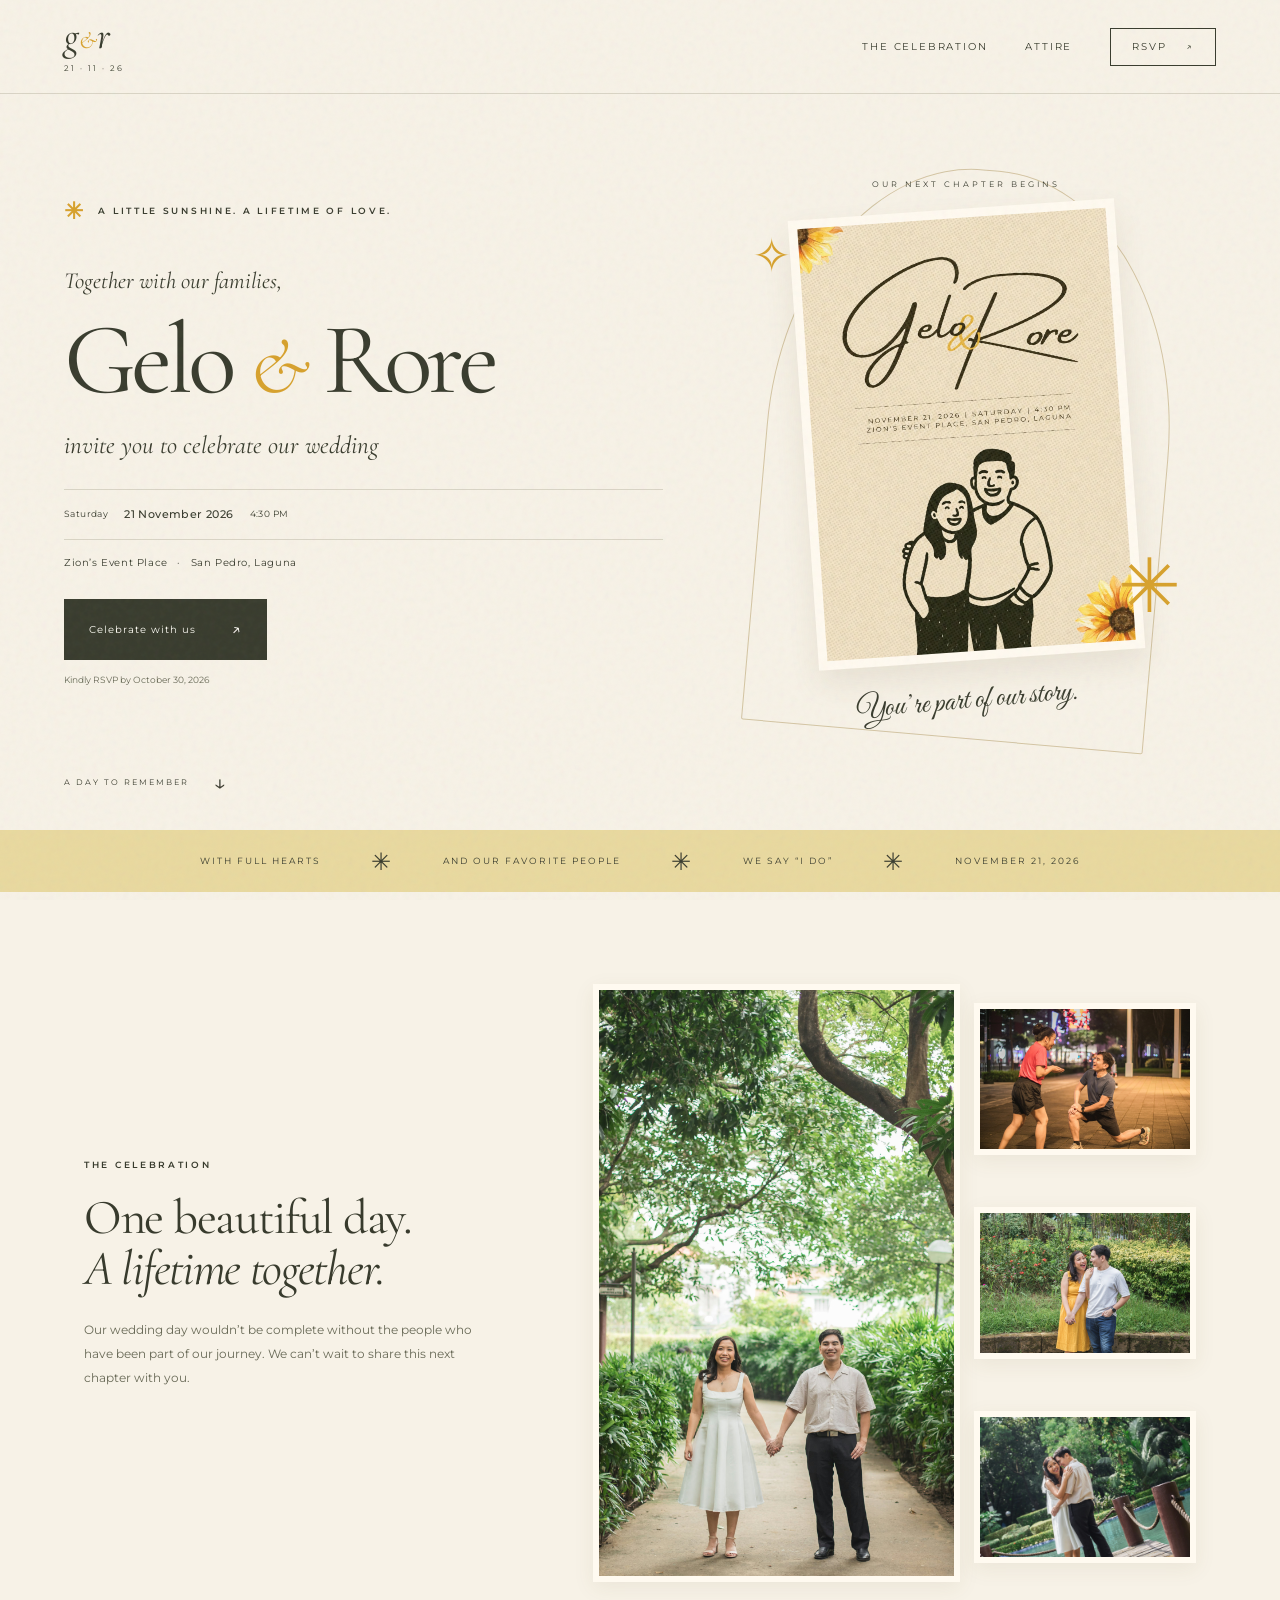
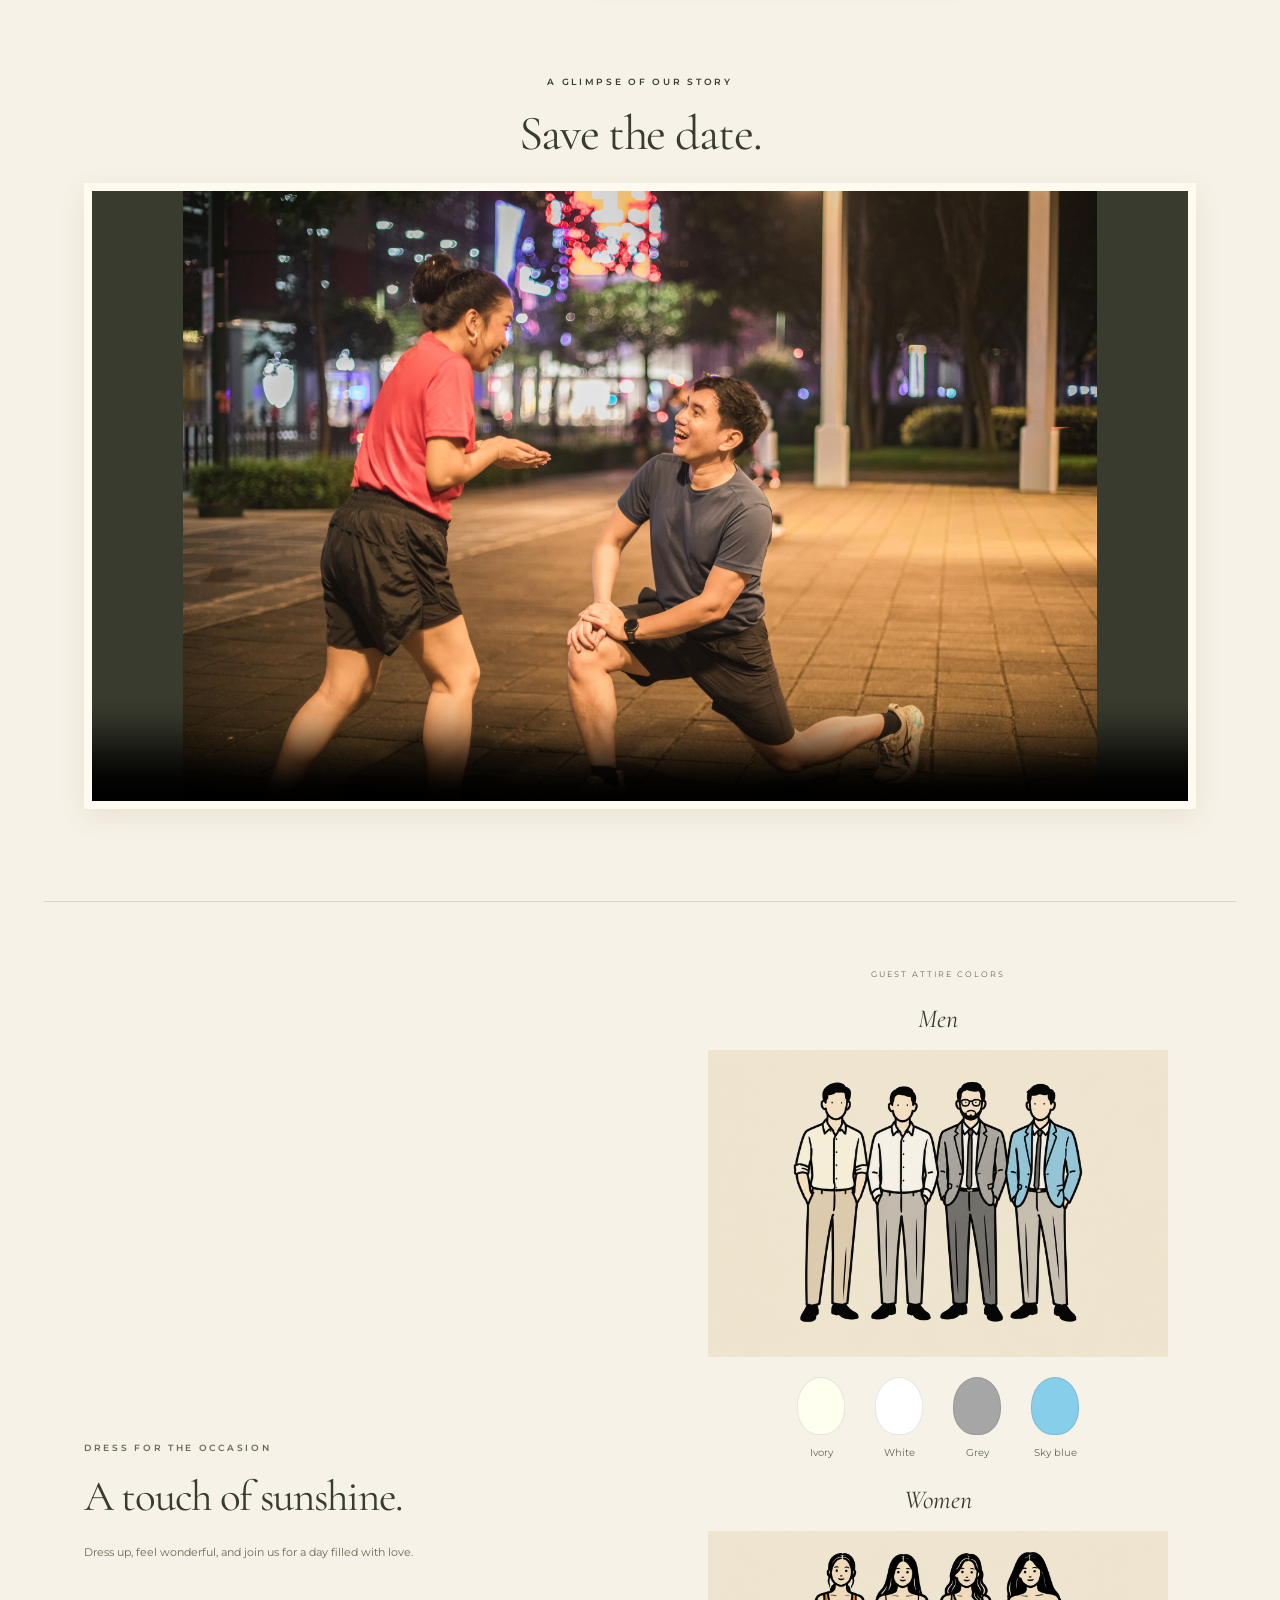
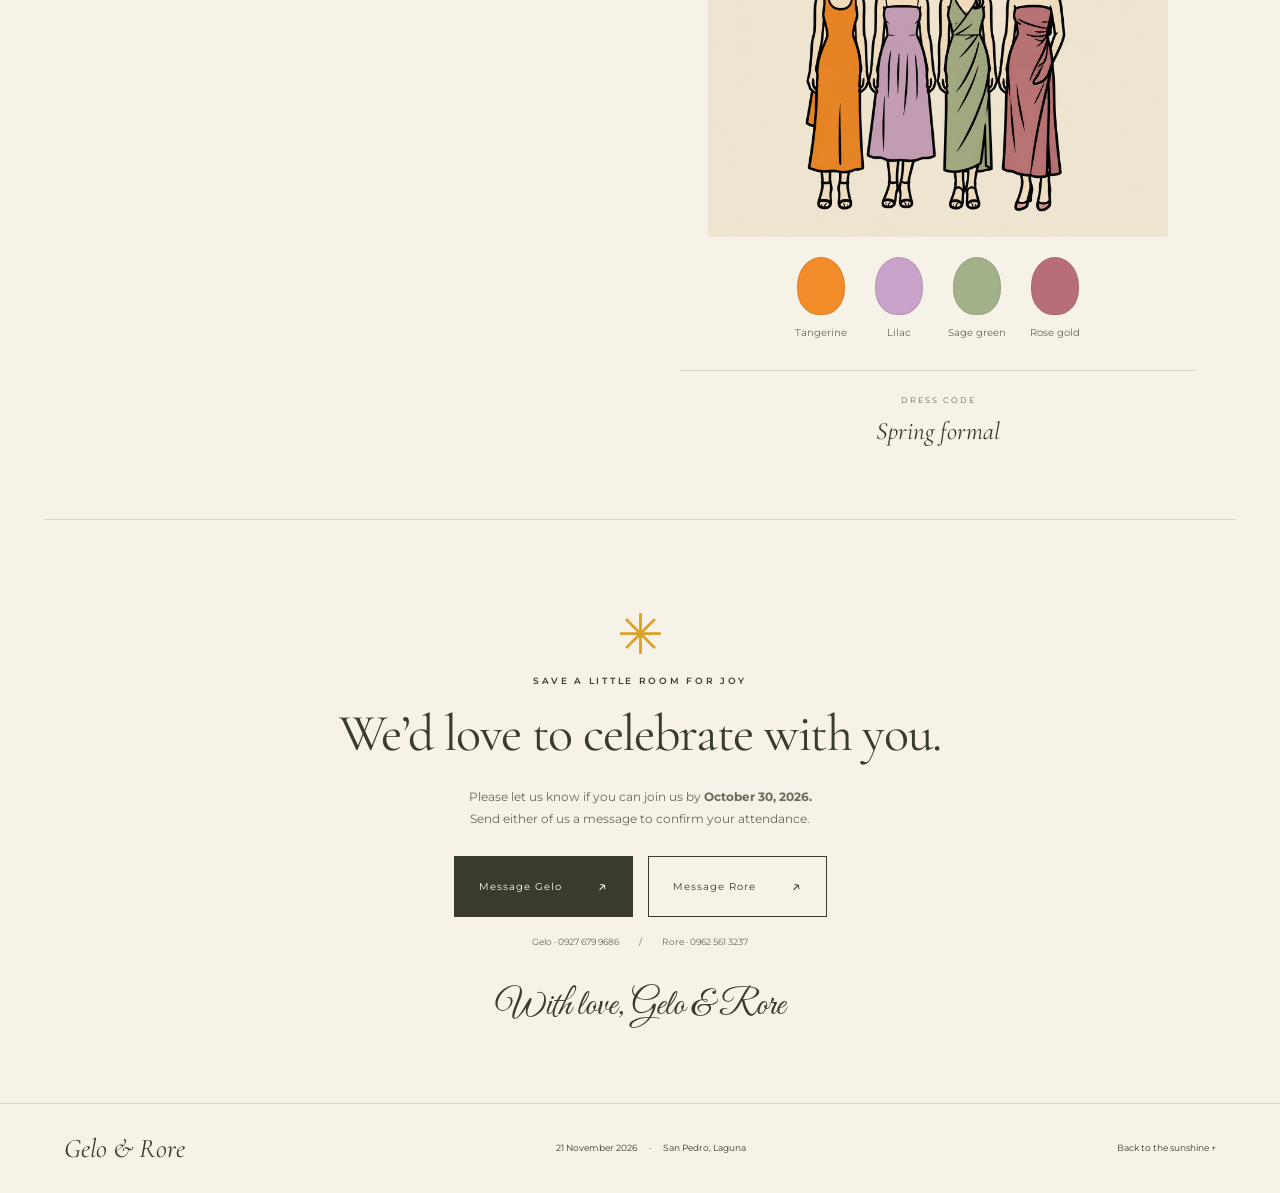
==== commit 1cec4f76: "Update hero invitation and spring guest attire palettes" ====
--- a/index.html
+++ b/index.html
@@ -33,7 +33,7 @@
       </div>
       <div class="hero-art">
         <span class="orbit-label">OUR NEXT CHAPTER BEGINS</span>
-        <div class="invitation-frame"><img src="assets/invitation.png" width="269" height="376" alt="Gelo and Rore’s cream and sunflower wedding invitation, with a hand-drawn portrait of the couple"></div>
+        <div class="invitation-frame"><img src="assets/invitation-updated.jpeg" width="1060" height="1484" alt="Gelo and Rore’s cream and sunflower wedding invitation, with a hand-drawn portrait of the couple"></div>
         <span class="handwritten">You’re part of our story.</span>
         <span class="art-spark spark-one" aria-hidden="true">✳</span><span class="art-spark spark-two" aria-hidden="true">✧</span>
       </div>
@@ -59,7 +59,25 @@
     </section>
     <section class="attire section" id="attire" aria-labelledby="attire-title">
       <div><p class="eyebrow">Dress for the occasion</p><h2 id="attire-title">A touch of sunshine.</h2><p>Dress up, feel wonderful, and join us for a day filled with love.</p></div>
-      <div class="palette"><p class="palette-label">BRIDESMAIDS’ ATTIRE</p><img class="bridesmaids-illustration" src="assets/bridesmaids-slide9.png" width="1536" height="1024" loading="lazy" decoding="async" alt="Four ladies from the Canva slide 9 attire illustration, with dresses colored sunflower yellow, sage, lavender, and blush"><div class="swatches"><span style="--swatch:#f3ba30" aria-label="Sunflower yellow"></span><span style="--swatch:#fbd589" aria-label="Butter yellow"></span><span style="--swatch:#abcbb3" aria-label="Sage green"></span><span style="--swatch:#bf99c8" aria-label="Lavender"></span><span style="--swatch:#e9aba7" aria-label="Blush pink"></span><span style="--swatch:#f2a680" aria-label="Peach"></span></div><p>Sunflower · Butter · Sage · Lavender · Blush · Peach</p><div class="palette-dress-code"><p class="palette-label">DRESS CODE</p><p class="dress-code">Summer formal</p></div></div>
+      <div class="palette"><div class="guest-palettes">
+        <p class="palette-label">GUEST ATTIRE COLORS</p>
+        <h3>Men</h3>
+        <img class="guest-attire-illustration" src="assets/men-attire.png" width="1536" height="1024" loading="lazy" decoding="async" alt="Four men in ivory, white, grey, and sky blue formal attire">
+        <div class="guest-swatches">
+          <div><span style="--swatch:#fffff0"></span><p>Ivory</p></div>
+          <div><span style="--swatch:#ffffff"></span><p>White</p></div>
+          <div><span style="--swatch:#a6a6a6"></span><p>Grey</p></div>
+          <div><span style="--swatch:#87ceeb"></span><p>Sky blue</p></div>
+        </div>
+        <h3>Women</h3>
+        <img class="guest-attire-illustration" src="assets/women-attire.png" width="1536" height="1024" loading="lazy" decoding="async" alt="Four women in tangerine, lilac, sage green, and rose gold dresses">
+        <div class="guest-swatches">
+          <div><span style="--swatch:#f28c28"></span><p>Tangerine</p></div>
+          <div><span style="--swatch:#c8a2c8"></span><p>Lilac</p></div>
+          <div><span style="--swatch:#a3b18a"></span><p>Sage green</p></div>
+          <div><span style="--swatch:#b76e79"></span><p>Rose gold</p></div>
+        </div>
+      </div><div class="palette-dress-code"><p class="palette-label">DRESS CODE</p><p class="dress-code">Spring formal</p></div></div>
     </section>
     <section class="rsvp section" id="rsvp" aria-labelledby="rsvp-title">
       <span class="rsvp-flower" aria-hidden="true">✳</span><p class="eyebrow">Save a little room for joy</p><h2 id="rsvp-title">We’d love to celebrate with you.</h2><p>Please let us know if you can join us by <strong>October 30, 2026.</strong><br>Send either of us a message to confirm your attendance.</p>
--- a/styles.css
+++ b/styles.css
@@ -18,3 +18,12 @@
 @media(max-width:620px){.wedding-film video{border-width:4px}}
 
 .bridesmaids-illustration{display:block;width:100%;height:auto;margin:20px auto 0;mix-blend-mode:multiply}
+
+.guest-palettes h3{font:italic 26px var(--serif);margin:22px 0 16px}
+.guest-swatches{display:flex;justify-content:center;gap:18px;flex-wrap:wrap}
+.guest-swatches>div{min-width:60px;text-align:center}
+.guest-swatches span{display:block;width:48px;height:58px;border-radius:50% 50% 45% 45%;background:var(--swatch);border:1px solid #383b2d20;margin:0 auto 9px}
+.guest-swatches p{font-size:10px!important;margin:0}
+@media(max-width:620px){.guest-swatches{gap:12px}}
+
+.guest-attire-illustration{display:block;width:100%;max-width:460px;height:auto;margin:0 auto 20px;mix-blend-mode:multiply}
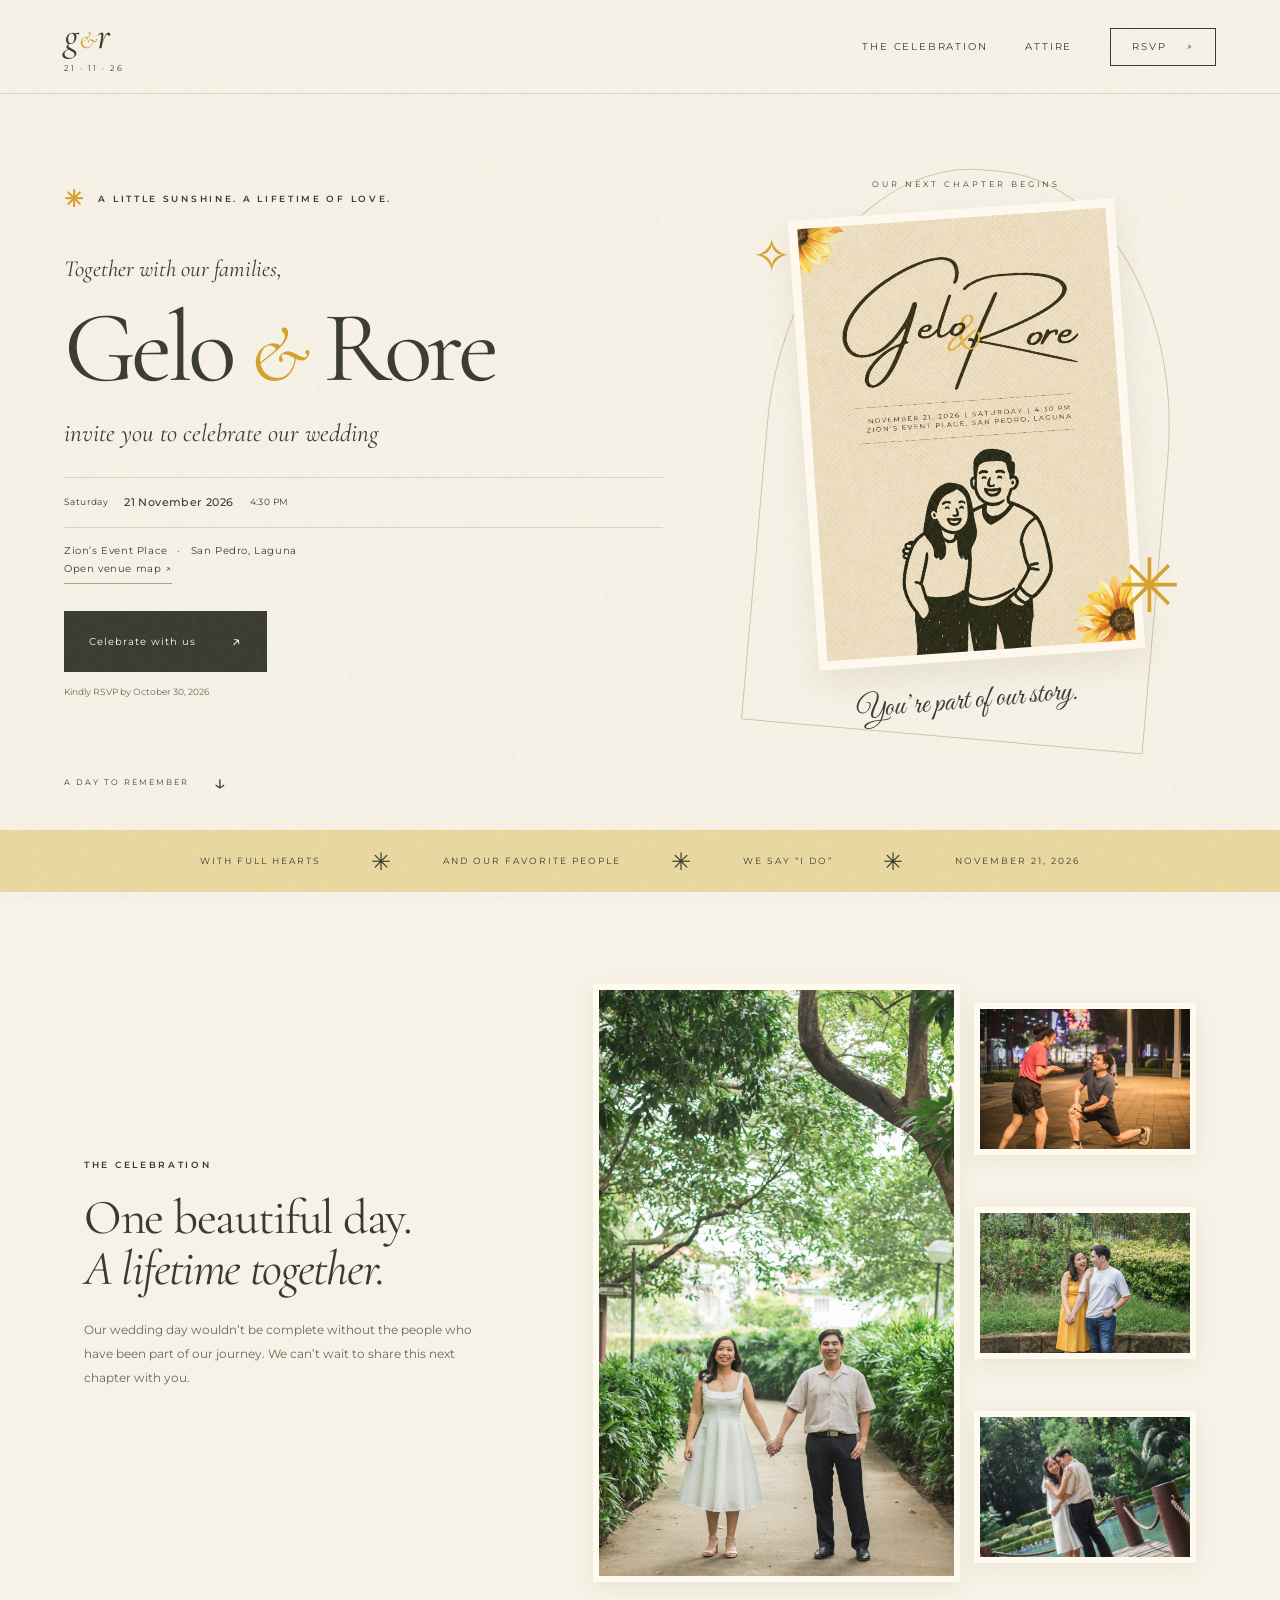
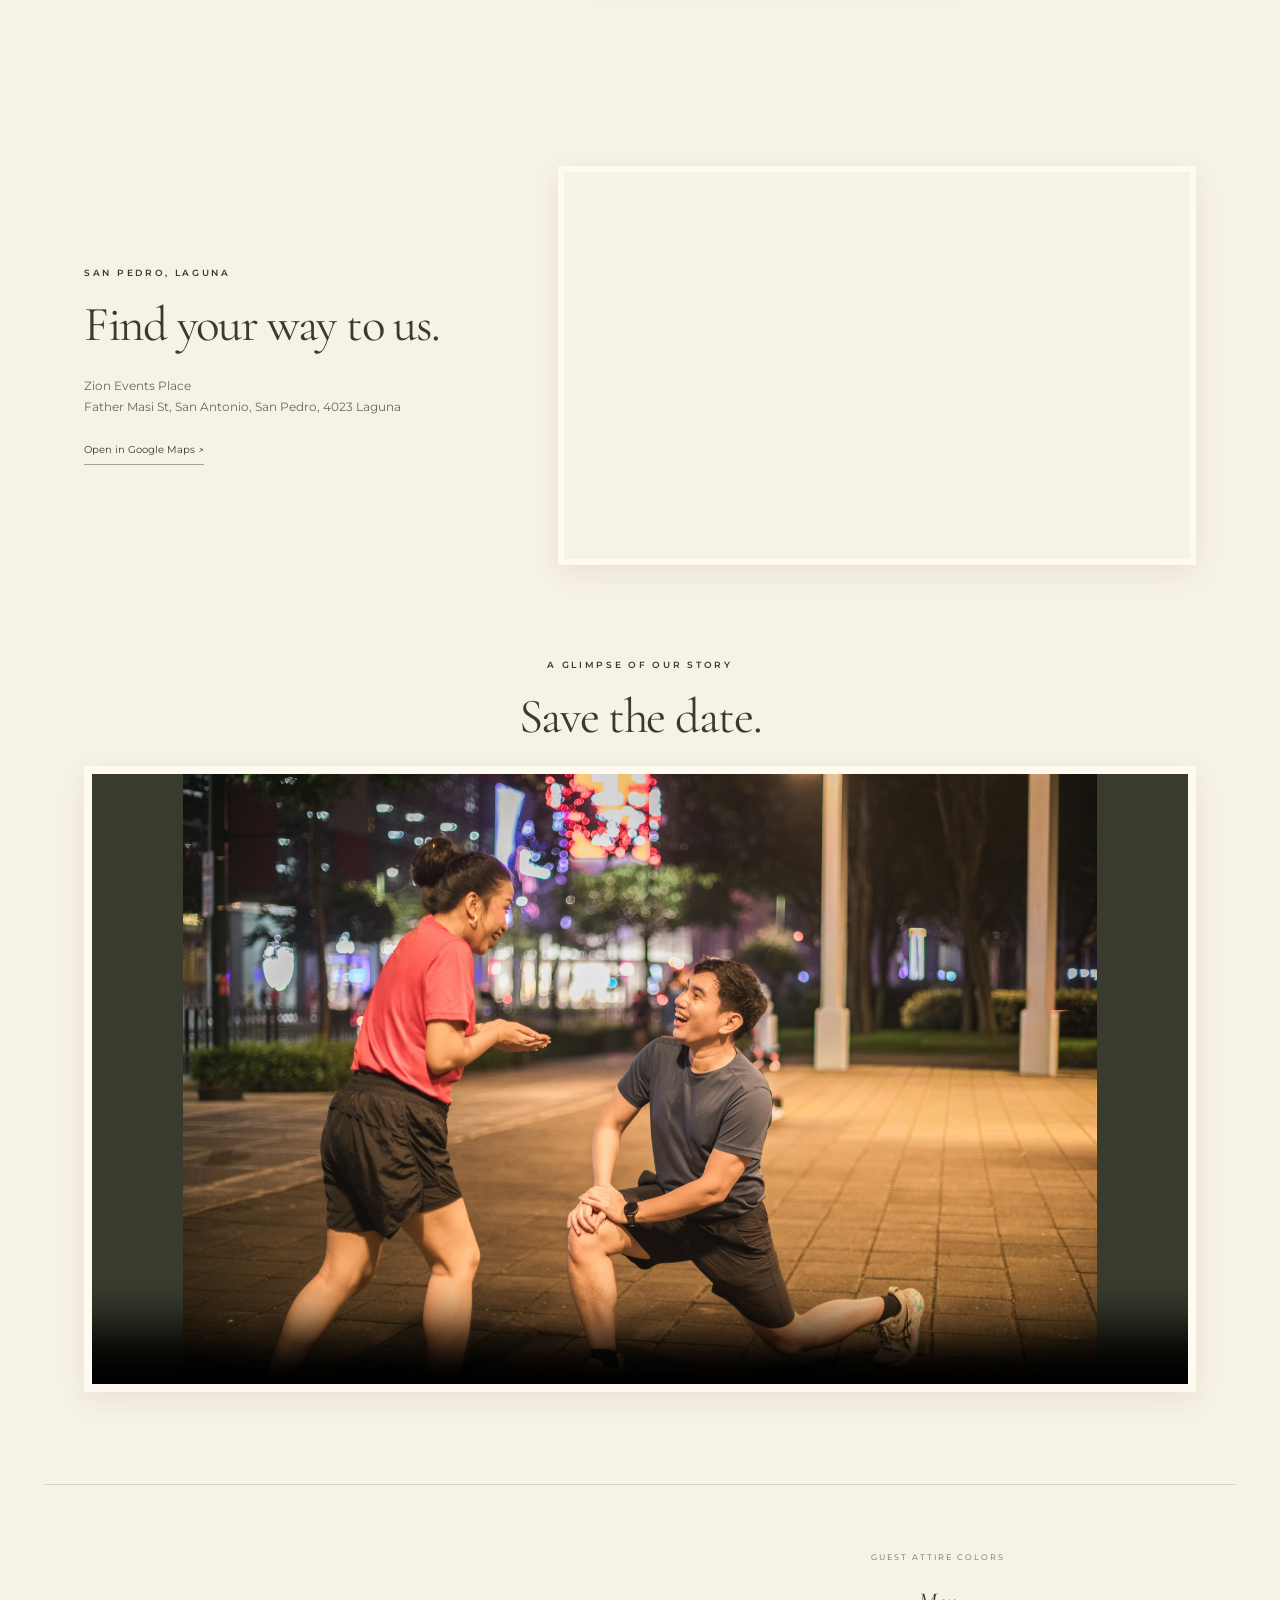
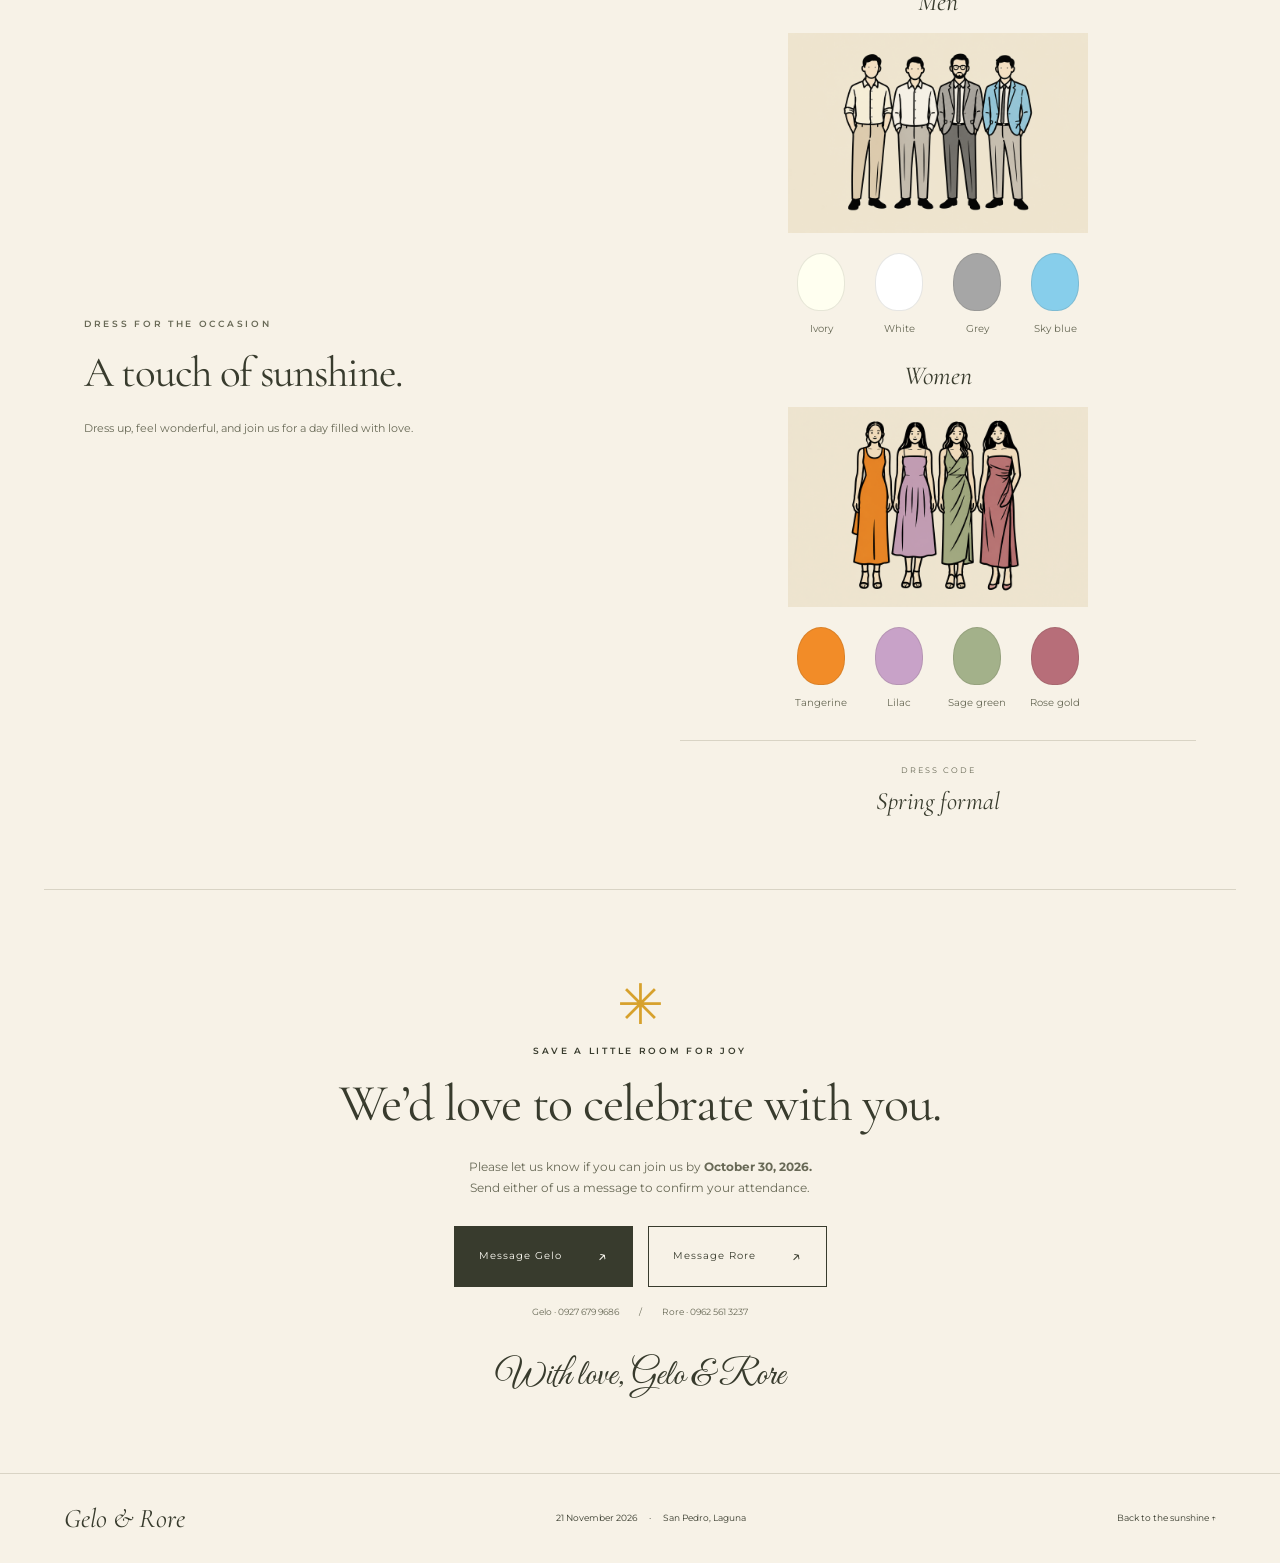
==== commit cc76bef9: "Add embedded venue map and responsive layout" ====
--- a/index.html
+++ b/index.html
@@ -27,7 +27,7 @@
         <h1 id="names">Gelo <span>&</span> Rore</h1>
         <p class="invitation-line">invite you to celebrate our wedding</p>
         <div class="date-line"><span>Saturday</span><strong>21 November 2026</strong><span>4:30 PM</span></div>
-        <p class="hero-venue">Zion’s Event Place <span>·</span> San Pedro, Laguna</p>
+        <p class="hero-venue">Zion’s Event Place <span>·</span> San Pedro, Laguna<br><a class="text-link" href="https://maps.app.goo.gl/zuF7dZGLQoqun9K89" target="_blank" rel="noopener noreferrer">Open venue map ↗</a></p>
         <a class="button" href="#rsvp">Celebrate with us <span aria-hidden="true">↗</span></a>
         <p class="rsvp-note">Kindly RSVP by October 30, 2026</p>
       </div>
@@ -48,6 +48,15 @@
         <img src="assets/garden-walk.jpeg" width="3360" height="2240" loading="lazy" decoding="async" alt="Gelo and Rore holding hands and smiling in a lush garden">
         <img src="assets/by-the-water.jpeg" width="4096" height="2730" loading="lazy" decoding="async" alt="Gelo and Rore embracing on a wooden bridge beside the water">
       </div>
+    </section>
+    <section class="venue-map section" aria-labelledby="venue-map-title">
+      <div class="venue-map-copy">
+        <p class="eyebrow">San Pedro, Laguna</p>
+        <h2 id="venue-map-title">Find your way to us.</h2>
+        <p>Zion Events Place<br>Father Masi St, San Antonio, San Pedro, 4023 Laguna</p>
+        <a class="text-link" href="https://maps.app.goo.gl/zuF7dZGLQoqun9K89" target="_blank" rel="noopener noreferrer">Open in Google Maps ↗</a>
+      </div>
+      <iframe title="Map to Zion Events Place in San Pedro, Laguna" src="https://www.google.com/maps?q=Zion+Events+Place,+Father+Masi+St,+San+Antonio,+San+Pedro,+4023+Laguna&amp;output=embed" loading="lazy" referrerpolicy="no-referrer-when-downgrade" allowfullscreen></iframe>
     </section>
     <section class="wedding-film section" aria-labelledby="film-title">
       <p class="eyebrow">A glimpse of our story</p>
--- a/styles.css
+++ b/styles.css
@@ -1,4 +1,4 @@
-:root{--paper:#f7f2e7;--ink:#383b2d;--muted:#686956;--gold:#d7a12c;--line:#d9d4c5;--serif:'Cormorant Garamond',Georgia,serif;--sans:'Montserrat',Arial,sans-serif}*{box-sizing:border-box}html{scroll-behavior:smooth;scroll-padding-top:90px}body{margin:0;background:var(--paper);color:var(--ink);font-family:var(--sans);font-size:14px;line-height:1.8}body:before{content:"";position:fixed;inset:0;opacity:.14;pointer-events:none;z-index:5;background-image:url("data:image/svg+xml,%3Csvg viewBox='0 0 180 180' xmlns='http://www.w3.org/2000/svg'%3E%3Cfilter id='n'%3E%3CfeTurbulence type='fractalNoise' baseFrequency='.8' numOctaves='3' stitchTiles='stitch'/%3E%3C/filter%3E%3Cpath fill='%23897c62' opacity='.35' filter='url(%23n)' d='M0 0h180v180H0z'/%3E%3C/svg%3E")}a{color:inherit;text-decoration:none}a:focus-visible{outline:3px solid #87661d;outline-offset:6px}p{margin:0 0 18px}h1,h2,h3{font-weight:400;margin:0;font-family:var(--serif);line-height:1.05}.header{max-width:1320px;margin:auto;display:flex;align-items:center;justify-content:space-between;padding:20px 64px;border-bottom:1px solid var(--line)}.monogram{font:italic 39px var(--serif);display:block;line-height:.8}.monogram span{font-size:24px;color:var(--gold)}.monogram i{display:block;font:8px var(--sans);letter-spacing:2px;margin-top:12px}nav{display:flex;align-items:center;gap:38px;font-size:10px;text-transform:uppercase;letter-spacing:1.8px}nav a:hover,.text-link:hover{color:#967016}.nav-rsvp{border:1px solid var(--ink);padding:9px 21px}.nav-rsvp span{margin-left:15px}.hero{max-width:1320px;margin:auto;min-height:690px;padding:65px 64px 92px;display:grid;grid-template-columns:1.2fr 1fr;gap:54px;align-items:center;position:relative}.eyebrow{text-transform:uppercase;letter-spacing:2.7px;font-size:9px;font-weight:600}.tiny-flower{font-size:23px;color:var(--gold);vertical-align:middle;margin-right:8px}.intro{font:italic 23px var(--serif);margin-top:34px;margin-bottom:12px}h1{font-size:clamp(68px,7.9vw,105px);letter-spacing:-5px;white-space:nowrap}h1 span{font-style:italic;color:var(--gold);font-size:.78em}.invitation-line{font:italic 25px var(--serif);margin-top:17px}.date-line{display:flex;gap:16px;align-items:center;border-top:1px solid var(--line);border-bottom:1px solid var(--line);padding:15px 0;margin-top:29px;font-size:9px;letter-spacing:.4px}.date-line strong{font-size:11px;font-weight:500}.hero-venue{font-size:10px;margin:14px 0 27px;letter-spacing:.6px}.hero-venue span{padding:0 6px}.button{display:inline-flex;gap:35px;align-items:center;justify-content:center;background:var(--ink);color:#fffdf5;padding:14px 24px;font-size:10px;letter-spacing:1px;border:1px solid var(--ink);transition:background .2s,transform .2s}.button:hover{background:#53563f;transform:translateY(-2px)}.button span{font-size:17px}.rsvp-note{font-size:9px;color:var(--muted);margin-top:12px}.hero-art{position:relative;max-width:375px;width:100%;justify-self:center;text-align:center;padding:18px 24px}.hero-art:before{content:"";position:absolute;inset:10px -14px 0;border:1px solid #d4c5a3;border-radius:48% 48% 2px 2px;transform:rotate(5deg);z-index:-1}.invitation-frame{padding:9px;background:#fffaf0;transform:rotate(-4deg);box-shadow:0 14px 30px #66542b19}.invitation-frame img{width:100%;height:auto;display:block}.orbit-label{display:block;letter-spacing:3px;font-size:8px;margin-bottom:17px}.handwritten{display:block;font:30px 'Great Vibes',cursive;transform:rotate(-5deg);margin-top:23px}.art-spark{position:absolute;color:var(--gold)}.spark-one{right:-27px;bottom:85px;font-size:75px}.spark-two{left:-27px;top:55px;font-size:47px}.scroll-cue{position:absolute;bottom:28px;left:64px;text-transform:uppercase;font-size:8px;letter-spacing:2px;display:flex;gap:24px;align-items:center}.scroll-cue span{font-size:22px}.ribbon{background:#e9d99f;display:flex;justify-content:center;align-items:center;gap:50px;min-height:62px;font-size:9px;letter-spacing:2px}.ribbon i{font-size:24px;font-style:normal}.section{max-width:1192px;margin:auto;padding:92px 40px}.celebration{text-align:center}.celebration .section-heading>p:last-child{margin-left:auto;margin-right:auto}.section h2{font-size:49px;letter-spacing:-1.3px;margin-bottom:24px}.section h2 em{font-weight:400}.section-heading>p:last-child{max-width:405px;color:var(--muted);font-size:12px;line-height:2}.event-details{padding-top:6px}.detail+.detail{margin-top:25px;padding-top:24px;border-top:1px solid var(--line)}.detail-number{font-size:8px;letter-spacing:2px;color:var(--muted)}h3{font-size:30px;margin:10px 0}.detail p{font-size:11px;margin-bottom:12px}.text-link{font-size:10px;border-bottom:1px solid #a3a490;padding-bottom:5px;display:inline-block}.text-link span{margin-left:23px}.attire{border-top:1px solid var(--line);border-bottom:1px solid var(--line);display:grid;grid-template-columns:1fr 1fr;gap:80px;align-items:center;padding-top:65px;padding-bottom:65px}.attire h2{font-size:43px}.attire p{font-size:11px;color:var(--muted)}.attire .eyebrow{font-size:9px}.attire .dress-code{font:italic 25px var(--serif);color:var(--ink);margin-bottom:8px}.palette{text-align:center}.palette .palette-label{font-size:8px;letter-spacing:2px}.swatches{display:flex;gap:11px;justify-content:center;margin:27px 0 21px}.swatches span{width:49px;height:64px;border-radius:50% 50% 45% 45%;background:var(--swatch);transform:rotate(-9deg)}.swatches span:nth-child(even){transform:rotate(9deg)}.palette p:last-child{font-size:8px}.rsvp{text-align:center;max-width:900px;padding-top:75px;padding-bottom:75px}.rsvp-flower{font-size:56px;color:var(--gold);line-height:1.4}.rsvp h2{font-size:52px}.rsvp>p:not(.eyebrow):not(.signoff){font-size:12px;color:var(--muted)}.contact-links{display:flex;justify-content:center;gap:15px;margin:27px 0 17px}.button-outline{background:transparent;color:var(--ink)}.button-outline:hover{background:#e9e2d1}.phone-numbers{display:flex;justify-content:center;gap:20px}.rsvp .phone-numbers{font-size:9px!important}.signoff{font:36px 'Great Vibes',cursive;margin:33px 0 0}footer{border-top:1px solid var(--line);padding:28px 64px;display:flex;align-items:center;justify-content:space-between;gap:20px;font-size:9px}footer p{margin:0}footer p span{margin:0 10px}.footer-names{font:italic 27px var(--serif)}.skip-link{position:fixed;top:-70px;left:12px;background:var(--ink);color:white;padding:12px;z-index:10}.skip-link:focus{top:12px}@media(min-width:1400px){.hero{min-height:730px}}@media(max-width:900px){.header{padding:20px 30px}.hero{padding:55px 30px 85px;gap:25px;min-height:620px}h1{font-size:73px}.hero-art{max-width:300px}.date-line{gap:10px;flex-wrap:wrap}.hero-copy .eyebrow{letter-spacing:1px;font-size:8px}.scroll-cue{left:30px}.ribbon{gap:20px;font-size:8px}.celebration{gap:55px}.section{padding-left:30px;padding-right:30px}.attire{gap:35px}.swatches span{width:35px;height:49px}.section h2{font-size:40px}footer{padding:25px 30px}}@media(max-width:620px){html{scroll-padding-top:20px}.header{padding:20px 22px}nav{gap:18px;font-size:8px;letter-spacing:.7px}.nav-rsvp{padding:7px 12px}.nav-rsvp span{margin-left:7px}.monogram{font-size:33px}.monogram i{font-size:7px}.hero{grid-template-columns:1fr;padding:37px 24px 76px;gap:31px;text-align:center}.hero-copy .eyebrow{font-size:8px;letter-spacing:1.2px}.intro{margin-top:22px;font-size:22px}h1{font-size:77px;letter-spacing:-4px}.invitation-line{font-size:23px}.date-line{justify-content:center;gap:12px;margin-top:24px}.date-line strong{font-size:10px}.hero-venue{font-size:9px}.hero-art{max-width:285px;padding:12px 24px}.hero-art:before{inset:0 -2px}.orbit-label{font-size:7px}.handwritten{font-size:28px}.spark-one{right:-7px;font-size:60px}.spark-two{left:-5px}.scroll-cue{left:0;right:0;justify-content:center;bottom:21px}.ribbon{padding:18px 12px;gap:15px;flex-wrap:wrap;font-size:7px;letter-spacing:1px}.ribbon span:last-child,.ribbon i:last-of-type{display:none}.ribbon i{font-size:18px}.section{padding:55px 25px}.celebration,.attire{grid-template-columns:1fr;gap:30px}.section h2{font-size:41px}.section-heading>p:last-child{margin-bottom:0}.attire{text-align:center}.swatches span{width:39px;height:53px}.rsvp h2{font-size:44px}.contact-links{gap:10px}.contact-links .button{gap:18px;padding:12px 16px;font-size:9px}.phone-numbers{gap:10px;flex-wrap:wrap}footer{padding:25px;flex-direction:column;gap:8px}footer>a:last-child{margin-top:6px}}@media(prefers-reduced-motion:reduce){html{scroll-behavior:auto}*,*:before,*:after{transition:none!important}}
+:root{--paper:#f7f2e7;--ink:#383b2d;--muted:#686956;--gold:#d7a12c;--line:#d9d4c5;--serif:'Cormorant Garamond',Georgia,serif;--sans:'Montserrat',Arial,sans-serif}*{box-sizing:border-box}html{scroll-behavior:smooth;scroll-padding-top:90px}body{margin:0;background:var(--paper);color:var(--ink);font-family:var(--sans);font-size:14px;line-height:1.8}body:before{content:"";position:fixed;inset:0;opacity:.14;pointer-events:none;z-index:5;background-image:url("data:image/svg+xml,%3Csvg viewBox='0 0 180 180' xmlns='http://www.w3.org/2000/svg'%3E%3Cfilter id='n'%3E%3CfeTurbulence type='fractalNoise' baseFrequency='.8' numOctaves='3' stitchTiles='stitch'/%3E%3C/filter%3E%3Cpath fill='%23897c62' opacity='.35' filter='url(%23n)' d='M0 0h180v180H0z'/%3E%3C/svg%3E")}a{color:inherit;text-decoration:none}a:focus-visible{outline:3px solid #87661d;outline-offset:6px}p{margin:0 0 18px}h1,h2,h3{font-weight:400;margin:0;font-family:var(--serif);line-height:1.05}.header{max-width:1320px;margin:auto;display:flex;align-items:center;justify-content:space-between;padding:20px 64px;border-bottom:1px solid var(--line)}.monogram{font:italic 39px var(--serif);display:block;line-height:.8}.monogram span{font-size:24px;color:var(--gold)}.monogram i{display:block;font:8px var(--sans);letter-spacing:2px;margin-top:12px}nav{display:flex;align-items:center;gap:38px;font-size:10px;text-transform:uppercase;letter-spacing:1.8px}nav a:hover,.text-link:hover{color:#967016}.nav-rsvp{border:1px solid var(--ink);padding:9px 21px}.nav-rsvp span{margin-left:15px}.hero{max-width:1320px;margin:auto;min-height:690px;padding:65px 64px 92px;display:grid;grid-template-columns:1.2fr 1fr;gap:54px;align-items:center;position:relative}.eyebrow{text-transform:uppercase;letter-spacing:2.7px;font-size:9px;font-weight:600}.tiny-flower{font-size:23px;color:var(--gold);vertical-align:middle;margin-right:8px}.intro{font:italic 23px var(--serif);margin-top:34px;margin-bottom:12px}h1{font-size:clamp(68px,7.9vw,105px);letter-spacing:-5px;white-space:nowrap}h1 span{font-style:italic;color:var(--gold);font-size:.78em}.invitation-line{font:italic 25px var(--serif);margin-top:17px}.date-line{display:flex;gap:16px;align-items:center;border-top:1px solid var(--line);border-bottom:1px solid var(--line);padding:15px 0;margin-top:29px;font-size:9px;letter-spacing:.4px}.date-line strong{font-size:11px;font-weight:500}.hero-venue{font-size:10px;margin:14px 0 27px;letter-spacing:.6px}.hero-venue span{padding:0 6px}.button{display:inline-flex;gap:35px;align-items:center;justify-content:center;background:var(--ink);color:#fffdf5;padding:14px 24px;font-size:10px;letter-spacing:1px;border:1px solid var(--ink);transition:background .2s,transform .2s}.button:hover{background:#53563f;transform:translateY(-2px)}.button span{font-size:17px}.rsvp-note{font-size:9px;color:var(--muted);margin-top:12px}.hero-art{position:relative;max-width:375px;width:100%;justify-self:center;text-align:center;padding:18px 24px}.hero-art:before{content:"";position:absolute;inset:10px -14px 0;border:1px solid #d4c5a3;border-radius:48% 48% 2px 2px;transform:rotate(5deg);z-index:-1}.invitation-frame{padding:9px;background:#fffaf0;transform:rotate(-4deg);box-shadow:0 14px 30px #66542b19}.invitation-frame img{width:100%;height:auto;display:block}.orbit-label{display:block;letter-spacing:3px;font-size:8px;margin-bottom:17px}.handwritten{display:block;font:30px 'Great Vibes',cursive;transform:rotate(-5deg);margin-top:23px}.art-spark{position:absolute;color:var(--gold)}.spark-one{right:-27px;bottom:85px;font-size:75px}.spark-two{left:-27px;top:55px;font-size:47px}.scroll-cue{position:absolute;bottom:28px;left:64px;text-transform:uppercase;font-size:8px;letter-spacing:2px;display:flex;gap:24px;align-items:center}.scroll-cue span{font-size:22px}.ribbon{background:#e9d99f;display:flex;justify-content:center;align-items:center;gap:50px;min-height:62px;font-size:9px;letter-spacing:2px}.ribbon i{font-size:24px;font-style:normal}.section{max-width:1192px;margin:auto;padding:92px 40px}.celebration{text-align:center}.celebration .section-heading>p:last-child{margin-left:auto;margin-right:auto}.section h2{font-size:49px;letter-spacing:-1.3px;margin-bottom:24px}.section h2 em{font-weight:400}.section-heading>p:last-child{max-width:405px;color:var(--muted);font-size:12px;line-height:2}.event-details{padding-top:6px}.detail+.detail{margin-top:25px;padding-top:24px;border-top:1px solid var(--line)}.detail-number{font-size:8px;letter-spacing:2px;color:var(--muted)}h3{font-size:30px;margin:10px 0}.detail p{font-size:11px;margin-bottom:12px}.text-link{font-size:10px;border-bottom:1px solid #a3a490;padding-bottom:5px;display:inline-block}.text-link span{margin-left:23px}.attire{border-top:1px solid var(--line);border-bottom:1px solid var(--line);display:grid;grid-template-columns:1fr 1fr;gap:80px;align-items:center;padding-top:65px;padding-bottom:65px}.attire h2{font-size:43px}.attire p{font-size:11px;color:var(--muted)}.attire .eyebrow{font-size:9px}.attire .dress-code{font:italic 25px var(--serif);color:var(--ink);margin-bottom:8px}.palette{text-align:center}.palette .palette-label{font-size:8px;letter-spacing:2px}.swatches{display:flex;gap:11px;justify-content:center;margin:27px 0 21px}.swatches span{width:49px;height:64px;border-radius:50% 50% 45% 45%;background:var(--swatch);transform:rotate(-9deg)}.swatches span:nth-child(even){transform:rotate(9deg)}.palette p:last-child{font-size:8px}.rsvp{text-align:center;max-width:900px;padding-top:75px;padding-bottom:75px}.rsvp-flower{font-size:56px;color:var(--gold);line-height:1.4}.rsvp h2{font-size:52px}.rsvp>p:not(.eyebrow):not(.signoff){font-size:12px;color:var(--muted)}.contact-links{display:flex;justify-content:center;gap:15px;margin:27px 0 17px}.button-outline{background:transparent;color:var(--ink)}.button-outline:hover{background:#e9e2d1}.phone-numbers{display:flex;justify-content:center;gap:20px}.rsvp .phone-numbers{font-size:9px!important}.signoff{font:36px 'Great Vibes',cursive;margin:33px 0 0}footer{border-top:1px solid var(--line);padding:28px 64px;display:flex;align-items:center;justify-content:space-between;gap:20px;font-size:9px}footer p{margin:0}footer p span{margin:0 10px}.footer-names{font:italic 27px var(--serif)}.skip-link{position:fixed;top:-70px;left:12px;background:var(--ink);color:white;padding:12px;z-index:10}.skip-link:focus{top:12px}@media(min-width:1400px){.hero{min-height:730px}}@media(max-width:900px){.header{padding:20px 30px}.hero{padding:55px 30px 85px;gap:25px;min-height:620px}h1{font-size:73px}.hero-art{max-width:300px}.date-line{gap:10px;flex-wrap:wrap}.hero-copy .eyebrow{letter-spacing:1px;font-size:8px}.scroll-cue{left:30px}.ribbon{gap:20px;font-size:8px}.celebration{gap:55px}.section{padding-left:30px;padding-right:30px}.attire{gap:35px}.swatches span{width:35px;height:49px}.section h2{font-size:40px}footer{padding:25px 30px}}@media(max-width:620px){html{scroll-padding-top:20px}.header{padding:20px 22px}nav{gap:18px;font-size:8px;letter-spacing:.7px}.nav-rsvp{padding:7px 12px}.nav-rsvp span{margin-left:7px}.monogram{font-size:33px}.monogram i{font-size:7px}.hero{grid-template-columns:1fr;padding:37px 24px 76px;gap:31px;text-align:center}.hero-copy .eyebrow{font-size:8px;letter-spacing:1.2px}.intro{margin-top:22px;font-size:22px}h1{font-size:clamp(48px,18vw,77px);letter-spacing:-4px}.invitation-line{font-size:23px}.date-line{justify-content:center;gap:12px;margin-top:24px}.date-line strong{font-size:10px}.hero-venue{font-size:9px}.hero-art{max-width:285px;padding:12px 24px}.hero-art:before{inset:0 -2px}.orbit-label{font-size:7px}.handwritten{font-size:28px}.spark-one{right:-7px;font-size:60px}.spark-two{left:-5px}.scroll-cue{left:0;right:0;justify-content:center;bottom:21px}.ribbon{padding:18px 12px;gap:15px;flex-wrap:wrap;font-size:7px;letter-spacing:1px}.ribbon span:last-child,.ribbon i:last-of-type{display:none}.ribbon i{font-size:18px}.section{padding:55px 25px}.celebration,.attire{grid-template-columns:1fr;gap:30px}.section h2{font-size:41px}.section-heading>p:last-child{margin-bottom:0}.attire{text-align:center}.swatches span{width:39px;height:53px}.rsvp h2{font-size:44px}.contact-links{gap:10px}.contact-links .button{gap:18px;padding:12px 16px;font-size:9px}.phone-numbers{gap:10px;flex-wrap:wrap}footer{padding:25px;flex-direction:column;gap:8px}footer>a:last-child{margin-top:6px}}@media(prefers-reduced-motion:reduce){html{scroll-behavior:auto}*,*:before,*:after{transition:none!important}}
 
 /* Personal photos replace the former date and venue column. */
 .celebration{display:grid;grid-template-columns:.85fr 1.15fr;gap:64px;align-items:center;text-align:left}
@@ -26,4 +26,9 @@
 .guest-swatches p{font-size:10px!important;margin:0}
 @media(max-width:620px){.guest-swatches{gap:12px}}
 
-.guest-attire-illustration{display:block;width:100%;max-width:460px;height:auto;margin:0 auto 20px;mix-blend-mode:multiply}
+.guest-attire-illustration{display:block;width:100%;max-width:300px;height:auto;margin:0 auto 20px;mix-blend-mode:multiply}
+
+.venue-map{display:grid;grid-template-columns:.8fr 1.2fr;gap:48px;align-items:center}
+.venue-map-copy>p:not(.eyebrow){max-width:340px;color:var(--muted);font-size:12px}
+.venue-map iframe{display:block;width:100%;aspect-ratio:16 / 10;border:6px solid #fffaf0;box-shadow:0 8px 26px #66542b18}
+@media(max-width:620px){.venue-map{grid-template-columns:1fr;gap:24px}.venue-map-copy{text-align:center}.venue-map-copy>p:not(.eyebrow){margin-left:auto;margin-right:auto}}
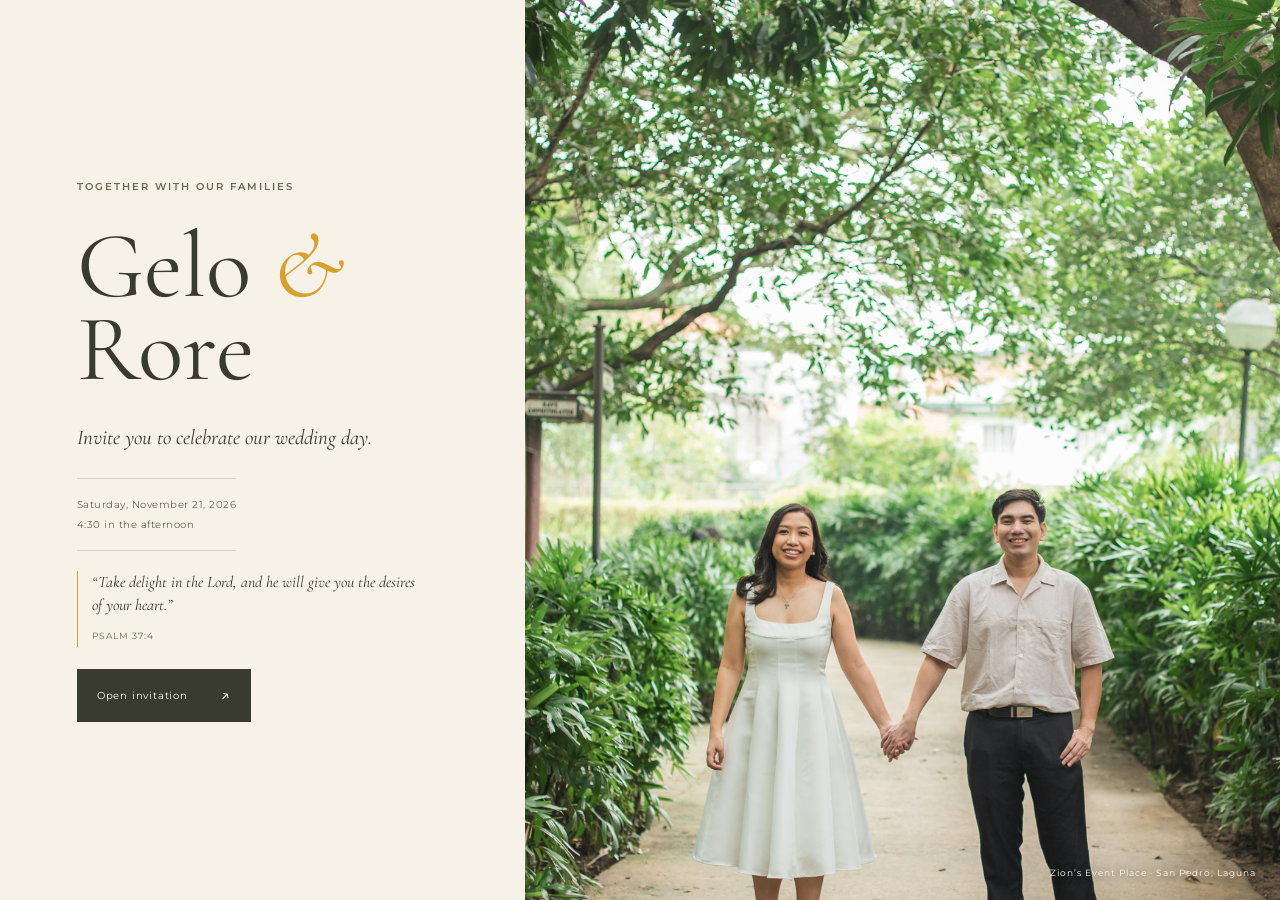
==== commit 2a1dc564: "Add wedding landing page and updates" ====
--- a/index.html
+++ b/index.html
@@ -4,97 +4,33 @@
   <meta charset="utf-8">
   <meta name="viewport" content="width=device-width, initial-scale=1">
   <meta name="theme-color" content="#f7f2e7">
-  <meta name="description" content="Join Gelo and Rore as they say I do on November 21, 2026, at Zion’s Event Place, San Pedro, Laguna.">
-  <title>Gelo & Rore — November 21, 2026</title>
+  <meta name="description" content="Gelo and Rore invite you to celebrate their wedding on November 21, 2026.">
+  <title>Gelo &amp; Rore — Wedding Invitation</title>
   <link rel="icon" href="assets/favicon.svg" type="image/svg+xml">
   <link rel="preconnect" href="https://fonts.googleapis.com">
   <link rel="preconnect" href="https://fonts.gstatic.com" crossorigin>
-  <link href="https://fonts.googleapis.com/css2?family=Cormorant+Garamond:ital,wght@0,400;0,500;0,600;1,400;1,500&family=Great+Vibes&family=Montserrat:wght@400;500;600&display=swap" rel="stylesheet">
-  <link rel="stylesheet" href="styles.css">
-  <script src="script.js" defer></script>
+  <link href="https://fonts.googleapis.com/css2?family=Cormorant+Garamond:ital,wght@0,400;0,500;0,600;1,400;1,500&family=Montserrat:wght@400;500;600&display=swap" rel="stylesheet">
+  <link rel="stylesheet" href="landing.css">
 </head>
 <body>
-  <a class="skip-link" href="#main">Skip to content</a>
-  <header class="header">
-    <a class="monogram" href="#home" aria-label="Gelo and Rore home">g<span>&</span>r<i>21 · 11 · 26</i></a>
-    <nav aria-label="Main navigation"><a href="#celebration">The celebration</a><a href="#attire">Attire</a><a class="nav-rsvp" href="#rsvp">RSVP <span aria-hidden="true">↗</span></a></nav>
-  </header>
-  <main id="main">
-    <section class="hero" id="home" aria-labelledby="names">
-      <div class="hero-copy">
-        <p class="eyebrow"><span class="tiny-flower" aria-hidden="true">✳</span> A little sunshine. A lifetime of love.</p>
-        <p class="intro">Together with our families,</p>
-        <h1 id="names">Gelo <span>&</span> Rore</h1>
-        <p class="invitation-line">invite you to celebrate our wedding</p>
-        <div class="date-line"><span>Saturday</span><strong>21 November 2026</strong><span>4:30 PM</span></div>
-        <p class="hero-venue">Zion’s Event Place <span>·</span> San Pedro, Laguna<br><a class="text-link" href="https://maps.app.goo.gl/zuF7dZGLQoqun9K89" target="_blank" rel="noopener noreferrer">Open venue map ↗</a></p>
-        <a class="button" href="#rsvp">Celebrate with us <span aria-hidden="true">↗</span></a>
-        <p class="rsvp-note">Kindly RSVP by October 30, 2026</p>
+  <main class="welcome-cover" id="main">
+    <section class="welcome-copy" aria-labelledby="couple-names">
+      <p class="welcome-kicker">Together with our families</p>
+      <h1 id="couple-names">Gelo <span>&amp;</span><br>Rore</h1>
+      <p class="welcome-message">Invite you to celebrate our wedding day.</p>
+      <div class="welcome-details">
+        <p>Saturday, November 21, 2026</p>
+        <p>4:30 in the afternoon</p>
       </div>
-      <div class="hero-art">
-        <span class="orbit-label">OUR NEXT CHAPTER BEGINS</span>
-        <div class="invitation-frame"><img src="assets/invitation-updated.jpeg" width="1060" height="1484" alt="Gelo and Rore’s cream and sunflower wedding invitation, with a hand-drawn portrait of the couple"></div>
-        <span class="handwritten">You’re part of our story.</span>
-        <span class="art-spark spark-one" aria-hidden="true">✳</span><span class="art-spark spark-two" aria-hidden="true">✧</span>
-      </div>
-      <a class="scroll-cue" href="#celebration">A day to remember <span aria-hidden="true">↓</span></a>
+      <blockquote class="welcome-verse">
+        <p>“Take delight in the Lord, and he will give you the desires of your heart.”</p>
+        <cite>Psalm 37:4</cite>
+      </blockquote>
+      <a class="welcome-button" href="./invitation.html">Open invitation <span aria-hidden="true">↗</span></a>
     </section>
-    <div class="ribbon" aria-hidden="true"><span>WITH FULL HEARTS</span><i>✳</i><span>AND OUR FAVORITE PEOPLE</span><i>✳</i><span>WE SAY “I DO”</span><i>✳</i><span>NOVEMBER 21, 2026</span></div>
-    <section class="celebration section" id="celebration" aria-labelledby="celebration-title">
-      <div class="section-heading"><p class="eyebrow">The celebration</p><h2 id="celebration-title">One beautiful day.<br><em>A lifetime together.</em></h2><p>Our wedding day wouldn’t be complete without the people who have been part of our journey. We can’t wait to share this next chapter with you.</p></div>
-      <div class="celebration-photos" role="group" aria-label="Photos of Gelo and Rore">
-        <img class="featured-photo" src="assets/featured-garden-portrait.jpeg" width="2480" height="4096" loading="lazy" decoding="async" alt="Gelo and Rore holding hands beneath a canopy of trees on a garden path">
-        <img src="assets/together-at-night.jpeg" width="3360" height="2240" loading="lazy" decoding="async" alt="Gelo kneeling beside Rore as they laugh together outdoors at night">
-        <img src="assets/garden-walk.jpeg" width="3360" height="2240" loading="lazy" decoding="async" alt="Gelo and Rore holding hands and smiling in a lush garden">
-        <img src="assets/by-the-water.jpeg" width="4096" height="2730" loading="lazy" decoding="async" alt="Gelo and Rore embracing on a wooden bridge beside the water">
-      </div>
-    </section>
-    <section class="venue-map section" aria-labelledby="venue-map-title">
-      <div class="venue-map-copy">
-        <p class="eyebrow">San Pedro, Laguna</p>
-        <h2 id="venue-map-title">Find your way to us.</h2>
-        <p>Zion Events Place<br>Father Masi St, San Antonio, San Pedro, 4023 Laguna</p>
-        <a class="text-link" href="https://maps.app.goo.gl/zuF7dZGLQoqun9K89" target="_blank" rel="noopener noreferrer">Open in Google Maps ↗</a>
-      </div>
-      <iframe title="Map to Zion Events Place in San Pedro, Laguna" src="https://www.google.com/maps?q=Zion+Events+Place,+Father+Masi+St,+San+Antonio,+San+Pedro,+4023+Laguna&amp;output=embed" loading="lazy" referrerpolicy="no-referrer-when-downgrade" allowfullscreen></iframe>
-    </section>
-    <section class="wedding-film section" aria-labelledby="film-title">
-      <p class="eyebrow">A glimpse of our story</p>
-      <h2 id="film-title">Save the date.</h2>
-      <video controls playsinline preload="none" poster="assets/together-at-night.jpeg" width="1920" height="1080" aria-label="Gelo and Rore’s save-the-date video">
-        <source src="assets/save-the-date.mp4" type="video/mp4">
-        Your browser does not support embedded video. <a href="assets/save-the-date.mp4">Watch our save-the-date video</a>.
-      </video>
-    </section>
-    <section class="attire section" id="attire" aria-labelledby="attire-title">
-      <div><p class="eyebrow">Dress for the occasion</p><h2 id="attire-title">A touch of sunshine.</h2><p>Dress up, feel wonderful, and join us for a day filled with love.</p></div>
-      <div class="palette"><div class="guest-palettes">
-        <p class="palette-label">GUEST ATTIRE COLORS</p>
-        <h3>Men</h3>
-        <img class="guest-attire-illustration" src="assets/men-attire.png" width="1536" height="1024" loading="lazy" decoding="async" alt="Four men in ivory, white, grey, and sky blue formal attire">
-        <div class="guest-swatches">
-          <div><span style="--swatch:#fffff0"></span><p>Ivory</p></div>
-          <div><span style="--swatch:#ffffff"></span><p>White</p></div>
-          <div><span style="--swatch:#a6a6a6"></span><p>Grey</p></div>
-          <div><span style="--swatch:#87ceeb"></span><p>Sky blue</p></div>
-        </div>
-        <h3>Women</h3>
-        <img class="guest-attire-illustration" src="assets/women-attire.png" width="1536" height="1024" loading="lazy" decoding="async" alt="Four women in tangerine, lilac, sage green, and rose gold dresses">
-        <div class="guest-swatches">
-          <div><span style="--swatch:#f28c28"></span><p>Tangerine</p></div>
-          <div><span style="--swatch:#c8a2c8"></span><p>Lilac</p></div>
-          <div><span style="--swatch:#a3b18a"></span><p>Sage green</p></div>
-          <div><span style="--swatch:#b76e79"></span><p>Rose gold</p></div>
-        </div>
-      </div><div class="palette-dress-code"><p class="palette-label">DRESS CODE</p><p class="dress-code">Spring formal</p></div></div>
-    </section>
-    <section class="rsvp section" id="rsvp" aria-labelledby="rsvp-title">
-      <span class="rsvp-flower" aria-hidden="true">✳</span><p class="eyebrow">Save a little room for joy</p><h2 id="rsvp-title">We’d love to celebrate with you.</h2><p>Please let us know if you can join us by <strong>October 30, 2026.</strong><br>Send either of us a message to confirm your attendance.</p>
-      <div class="contact-links"><a class="button" href="sms:+639276799686">Message Gelo <span aria-hidden="true">↗</span></a><a class="button button-outline" href="sms:+639625613237">Message Rore <span aria-hidden="true">↗</span></a></div>
-      <p class="phone-numbers"><a href="tel:+639276799686">Gelo · 0927 679 9686</a><span aria-hidden="true">/</span><a href="tel:+639625613237">Rore · 0962 561 3237</a></p>
-      <p class="signoff">With love, Gelo & Rore</p>
-    </section>
+    <figure class="welcome-photo">
+      <img src="assets/cover-photo.jpeg" width="2480" height="4096" fetchpriority="high" alt="Gelo and Rore holding hands on a garden path beneath a leafy canopy">
+      <figcaption>Zion’s Event Place · San Pedro, Laguna</figcaption>
+    </figure>
   </main>
-  <footer><a class="footer-names" href="#home">Gelo & Rore</a><p>21 November 2026 <span>·</span> San Pedro, Laguna</p><a href="#home">Back to the sunshine ↑</a></footer>
 </body>
-</html>
--- a/landing.css
+++ b/landing.css
@@ -0,0 +1 @@
+:root{--paper:#f7f2e7;--ink:#383b2d;--muted:#686956;--gold:#d7a12c;--serif:'Cormorant Garamond',Georgia,serif;--sans:'Montserrat',Arial,sans-serif}*{box-sizing:border-box}html{min-height:100%;background:var(--paper)}body{margin:0;min-height:100vh;background:var(--paper);color:var(--ink);font-family:var(--sans);font-size:14px;line-height:1.7}a{color:inherit;text-decoration:none}a:focus-visible{outline:3px solid #87661d;outline-offset:5px}.welcome-cover{display:grid;grid-template-columns:minmax(360px,.82fr) minmax(0,1.18fr);width:100%;min-height:100vh;min-height:100svh;overflow:hidden}.welcome-copy{display:flex;flex-direction:column;align-items:flex-start;justify-content:center;padding:64px clamp(36px,6vw,92px);background:var(--paper)}.welcome-kicker{margin:0 0 30px;color:var(--muted);font-size:10px;font-weight:600;letter-spacing:2px;text-transform:uppercase}.welcome-copy h1{margin:0;font-family:var(--serif);font-size:94px;font-weight:400;line-height:.88}.welcome-copy h1 span{color:var(--gold);font-style:italic}.welcome-message{max-width:330px;margin:30px 0 22px;font-family:var(--serif);font-size:21px;font-style:italic}.welcome-details{margin:0 0 20px;padding:14px 0;border-top:1px solid var(--line,#d9d4c5);border-bottom:1px solid var(--line,#d9d4c5)}.welcome-details p{margin:3px 0;color:var(--muted);font-size:10px;letter-spacing:.5px}.welcome-verse{max-width:340px;margin:0 0 22px;padding-left:14px;border-left:1px solid var(--gold);text-align:left}.welcome-verse p{margin:0 0 6px;font-family:var(--serif);font-size:16px;font-style:italic;line-height:1.45}.welcome-verse cite{color:var(--muted);font-size:9px;font-style:normal;letter-spacing:1px;text-transform:uppercase}.welcome-button{display:inline-flex;min-height:48px;align-items:center;justify-content:center;gap:32px;padding:12px 20px;background:var(--ink);color:#fffdf5;font-size:10px;letter-spacing:.8px;transition:background .2s,transform .2s}.welcome-button:hover{transform:translateY(-2px);background:#53563f}.welcome-button span{font-size:17px}.welcome-photo{position:relative;min-width:0;min-height:100vh;min-height:100svh;margin:0;overflow:hidden;background:#476044}.welcome-photo img{position:absolute;inset:0;display:block;width:100%;height:100%;object-fit:cover;object-position:center 67%}.welcome-photo figcaption{position:absolute;right:24px;bottom:20px;left:24px;color:#fffdf5;font-size:9px;letter-spacing:1px;text-align:right;text-shadow:0 1px 8px #0009}@media(max-width:760px){.welcome-cover{grid-template-columns:minmax(0,1fr);grid-template-rows:minmax(320px,54svh) auto;min-height:100vh;min-height:100svh}.welcome-photo{grid-row:1;min-height:0}.welcome-photo img{object-position:center 67%}.welcome-photo figcaption{bottom:14px;text-align:left}.welcome-copy{grid-row:2;align-items:center;padding:26px 24px 32px;text-align:center}.welcome-kicker{margin-bottom:14px;font-size:8px;letter-spacing:1.6px}.welcome-copy h1{font-size:62px}.welcome-message{margin:15px 0 12px;font-size:18px}.welcome-details{margin-bottom:14px;padding:9px 0}.welcome-verse{max-width:360px;margin-bottom:16px;padding-left:0;border-left:0;text-align:center}.welcome-verse p{font-size:15px}.welcome-button{min-height:46px}}@media(max-width:360px){.welcome-cover{grid-template-rows:minmax(300px,50svh) auto}.welcome-copy{padding-right:18px;padding-left:18px}.welcome-copy h1{font-size:56px}.welcome-message{font-size:17px}}
